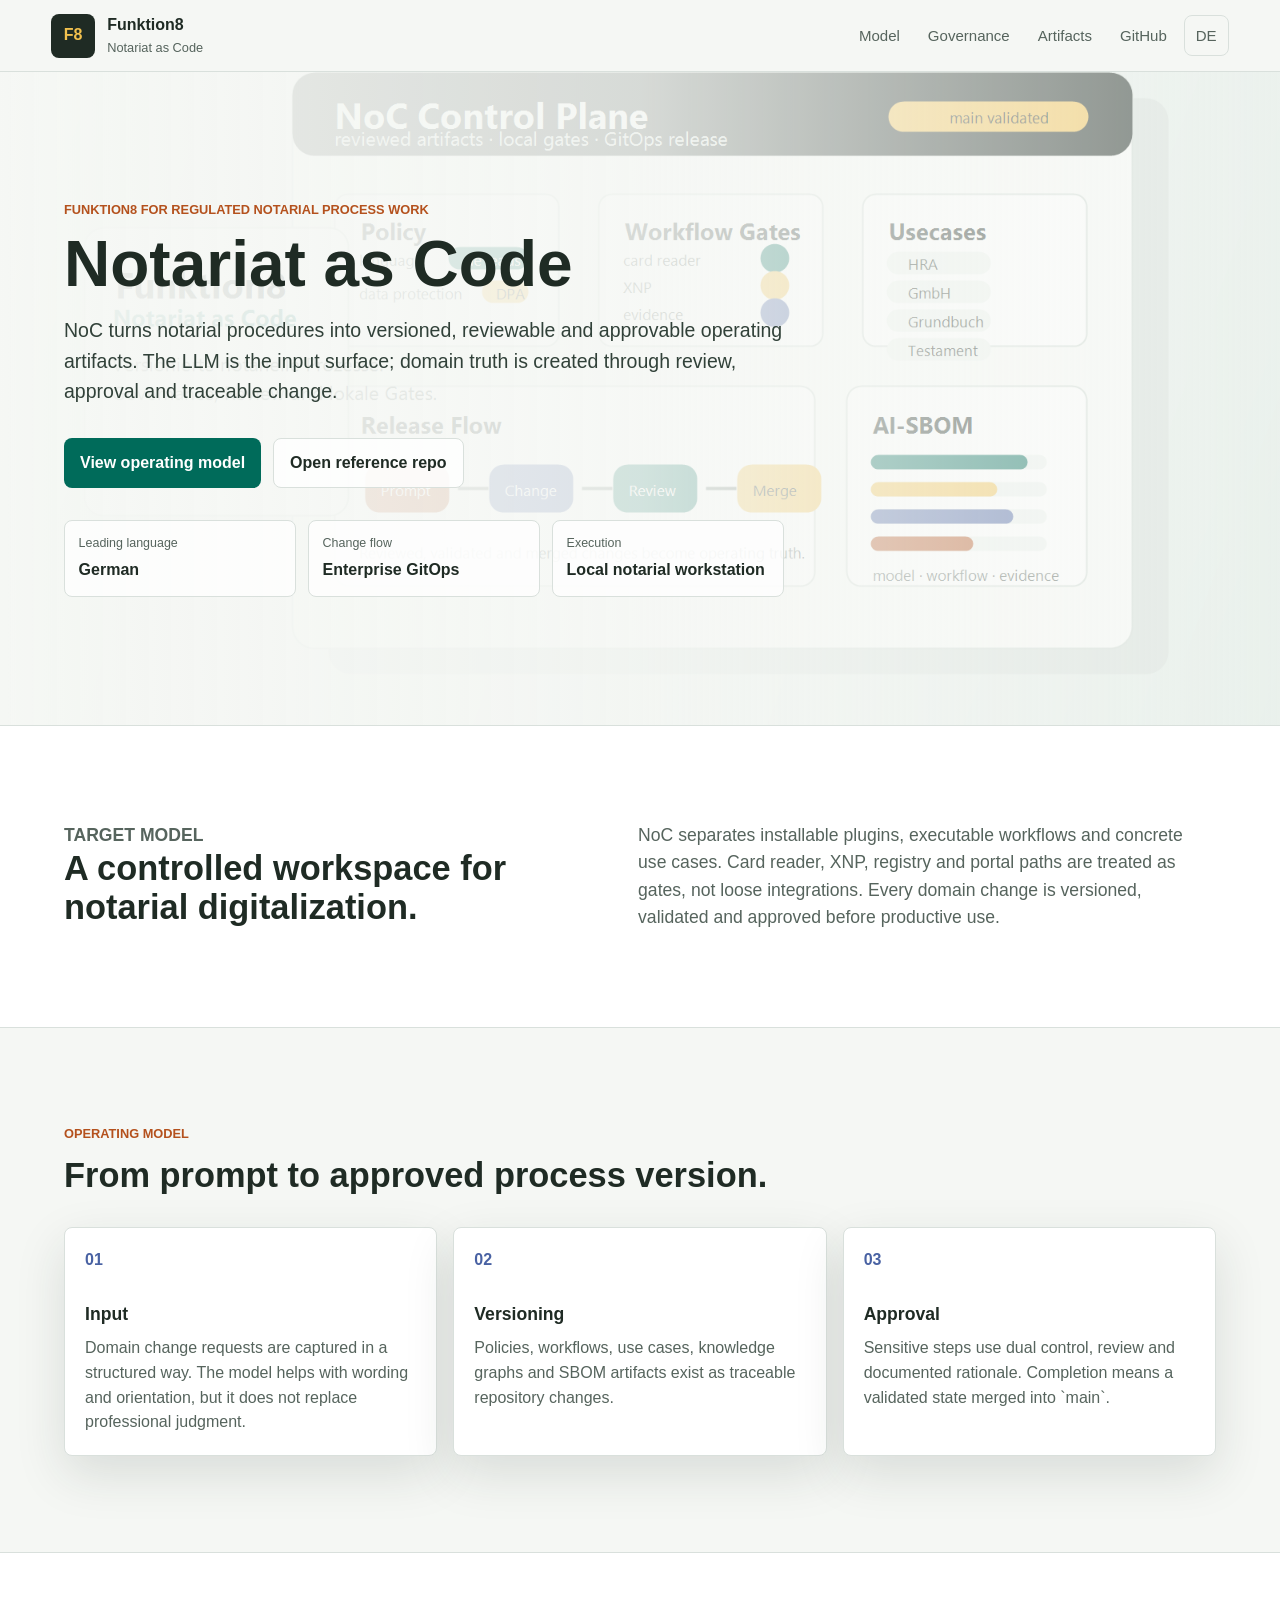
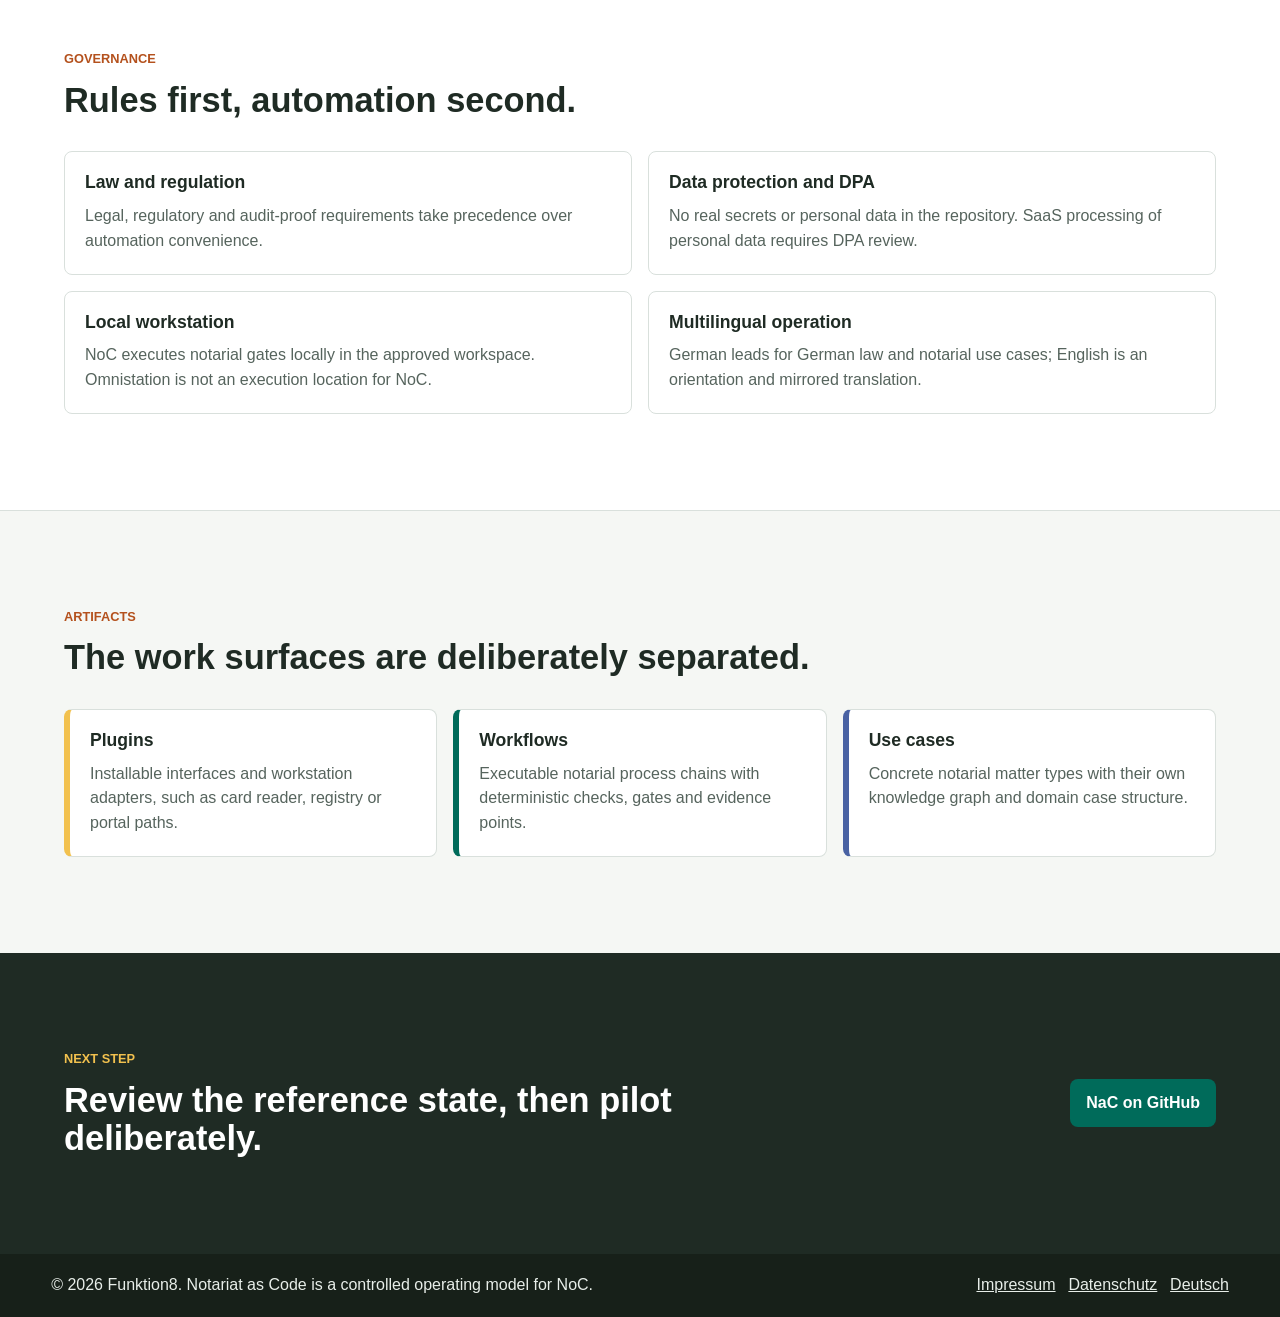
==== en/index.html @ 05cbd06b "Initial Funktion8 NaC website" ====
<!doctype html>
<html lang="en">
  <head>
    <meta charset="utf-8">
    <meta name="viewport" content="width=device-width, initial-scale=1">
    <title>Funktion8 | Notariat as Code</title>
    <meta name="description" content="Notariat as Code by Funktion8: versioned notarial processes, Enterprise GitOps, governance and local workstation gates for NoC.">
    <meta name="theme-color" content="#f5f7f4">
    <link rel="canonical" href="https://funktion8.de/en/">
    <link rel="alternate" hreflang="de" href="https://funktion8.de/">
    <link rel="alternate" hreflang="en" href="https://funktion8.de/en/">
    <link rel="icon" href="../assets/favicon.svg" type="image/svg+xml">
    <link rel="stylesheet" href="../assets/site.css">
    <script src="../assets/site.js" defer></script>
  </head>
  <body>
    <a class="skip-link" href="#content">Skip to content</a>
    <header class="site-header">
      <a class="brand" href="../" aria-label="Funktion8 home">
        <span class="brand-mark" aria-hidden="true">F8</span>
        <span>
          <strong>Funktion8</strong>
          <small>Notariat as Code</small>
        </span>
      </a>
      <button class="nav-toggle" type="button" aria-label="Open navigation" aria-expanded="false" aria-controls="site-nav">☰</button>
      <nav class="site-nav" id="site-nav" aria-label="Main navigation">
        <a href="#model">Model</a>
        <a href="#governance">Governance</a>
        <a href="#artifacts">Artifacts</a>
        <a href="https://github.com/ofunk/NaC">GitHub</a>
        <a class="language-link" href="../" lang="de">DE</a>
      </nav>
    </header>

    <main id="content">
      <section class="hero" aria-labelledby="hero-title">
        <div class="hero-content">
          <p class="eyebrow">Funktion8 for regulated notarial process work</p>
          <h1 id="hero-title">Notariat as Code</h1>
          <p class="lead">NoC turns notarial procedures into versioned, reviewable and approvable operating artifacts. The LLM is the input surface; domain truth is created through review, approval and traceable change.</p>
          <div class="hero-actions" aria-label="Primary actions">
            <a class="button primary" href="#model">View operating model</a>
            <a class="button secondary" href="https://github.com/ofunk/NaC">Open reference repo</a>
          </div>
          <dl class="hero-facts" aria-label="NoC summary">
            <div>
              <dt>Leading language</dt>
              <dd>German</dd>
            </div>
            <div>
              <dt>Change flow</dt>
              <dd>Enterprise GitOps</dd>
            </div>
            <div>
              <dt>Execution</dt>
              <dd>Local notarial workstation</dd>
            </div>
          </dl>
        </div>
      </section>

      <section class="band intro" aria-label="Positioning">
        <div class="content-grid two">
          <div>
            <p class="section-kicker">Target model</p>
            <h2>A controlled workspace for notarial digitalization.</h2>
          </div>
          <p>NoC separates installable plugins, executable workflows and concrete use cases. Card reader, XNP, registry and portal paths are treated as gates, not loose integrations. Every domain change is versioned, validated and approved before productive use.</p>
        </div>
      </section>

      <section class="section" id="model" aria-labelledby="model-title">
        <div class="section-heading">
          <p class="section-kicker">Operating model</p>
          <h2 id="model-title">From prompt to approved process version.</h2>
        </div>
        <div class="card-grid">
          <article class="card">
            <span class="card-number">01</span>
            <h3>Input</h3>
            <p>Domain change requests are captured in a structured way. The model helps with wording and orientation, but it does not replace professional judgment.</p>
          </article>
          <article class="card">
            <span class="card-number">02</span>
            <h3>Versioning</h3>
            <p>Policies, workflows, use cases, knowledge graphs and SBOM artifacts exist as traceable repository changes.</p>
          </article>
          <article class="card">
            <span class="card-number">03</span>
            <h3>Approval</h3>
            <p>Sensitive steps use dual control, review and documented rationale. Completion means a validated state merged into `main`.</p>
          </article>
        </div>
      </section>

      <section class="band" id="governance" aria-labelledby="governance-title">
        <div class="section-heading">
          <p class="section-kicker">Governance</p>
          <h2 id="governance-title">Rules first, automation second.</h2>
        </div>
        <div class="governance-list">
          <div>
            <h3>Law and regulation</h3>
            <p>Legal, regulatory and audit-proof requirements take precedence over automation convenience.</p>
          </div>
          <div>
            <h3>Data protection and DPA</h3>
            <p>No real secrets or personal data in the repository. SaaS processing of personal data requires DPA review.</p>
          </div>
          <div>
            <h3>Local workstation</h3>
            <p>NoC executes notarial gates locally in the approved workspace. Omnistation is not an execution location for NoC.</p>
          </div>
          <div>
            <h3>Multilingual operation</h3>
            <p>German leads for German law and notarial use cases; English is an orientation and mirrored translation.</p>
          </div>
        </div>
      </section>

      <section class="section" id="artifacts" aria-labelledby="artifacts-title">
        <div class="section-heading">
          <p class="section-kicker">Artifacts</p>
          <h2 id="artifacts-title">The work surfaces are deliberately separated.</h2>
        </div>
        <div class="artifact-layout">
          <article>
            <h3>Plugins</h3>
            <p>Installable interfaces and workstation adapters, such as card reader, registry or portal paths.</p>
          </article>
          <article>
            <h3>Workflows</h3>
            <p>Executable notarial process chains with deterministic checks, gates and evidence points.</p>
          </article>
          <article>
            <h3>Use cases</h3>
            <p>Concrete notarial matter types with their own knowledge graph and domain case structure.</p>
          </article>
        </div>
      </section>

      <section class="cta-band" aria-labelledby="cta-title">
        <div>
          <p class="section-kicker">Next step</p>
          <h2 id="cta-title">Review the reference state, then pilot deliberately.</h2>
        </div>
        <a class="button primary" href="https://github.com/ofunk/NaC">NaC on GitHub</a>
      </section>
    </main>

    <footer class="site-footer">
      <p>© 2026 Funktion8. Notariat as Code is a controlled operating model for NoC.</p>
      <nav aria-label="Footer navigation">
        <a href="../impressum.html" lang="de">Impressum</a>
        <a href="../datenschutz.html" lang="de">Datenschutz</a>
        <a href="../" lang="de">Deutsch</a>
      </nav>
    </footer>
  </body>
</html>
---- assets/site.css ----
:root {
  --ink: #1f2b24;
  --muted: #56645d;
  --paper: #f5f7f4;
  --surface: #ffffff;
  --line: #d9e0dc;
  --green: #006b5a;
  --green-dark: #06483f;
  --gold: #f2c14e;
  --copper: #b4511d;
  --blue: #4962a3;
  --shadow: 0 18px 50px rgba(31, 43, 36, 0.13);
}

* {
  box-sizing: border-box;
}

html {
  scroll-behavior: smooth;
}

body {
  margin: 0;
  background: var(--paper);
  color: var(--ink);
  font-family: Arial, Helvetica, sans-serif;
  line-height: 1.55;
}

a {
  color: inherit;
}

.skip-link {
  background: var(--ink);
  color: var(--surface);
  left: 1rem;
  padding: 0.5rem 0.75rem;
  position: fixed;
  top: -4rem;
  z-index: 20;
}

.skip-link:focus {
  top: 1rem;
}

.site-header {
  align-items: center;
  background: rgba(245, 247, 244, 0.94);
  border-bottom: 1px solid var(--line);
  display: flex;
  gap: 1rem;
  justify-content: space-between;
  min-height: 72px;
  padding: 0.75rem clamp(1rem, 4vw, 4rem);
  position: sticky;
  top: 0;
  z-index: 10;
}

.brand {
  align-items: center;
  display: inline-flex;
  gap: 0.75rem;
  min-width: 0;
  text-decoration: none;
}

.brand-mark {
  align-items: center;
  background: var(--ink);
  border-radius: 8px;
  color: var(--gold);
  display: inline-flex;
  flex: 0 0 44px;
  font-weight: 700;
  height: 44px;
  justify-content: center;
  width: 44px;
}

.brand strong,
.brand small {
  display: block;
}

.brand strong {
  font-size: 1rem;
}

.brand small {
  color: var(--muted);
  font-size: 0.8rem;
}

.site-nav {
  align-items: center;
  display: flex;
  gap: 0.35rem;
}

.site-nav a {
  border-radius: 8px;
  color: var(--muted);
  font-size: 0.94rem;
  padding: 0.5rem 0.7rem;
  text-decoration: none;
}

.site-nav a:hover,
.site-nav a:focus-visible {
  background: #e8eee9;
  color: var(--ink);
}

.language-link {
  border: 1px solid var(--line);
}

.nav-toggle {
  align-items: center;
  background: var(--surface);
  border: 1px solid var(--line);
  border-radius: 8px;
  color: var(--ink);
  display: none;
  font-size: 1.3rem;
  height: 42px;
  justify-content: center;
  width: 42px;
}

.hero {
  align-items: center;
  background:
    linear-gradient(90deg, rgba(245, 247, 244, 0.97) 0%, rgba(245, 247, 244, 0.86) 50%, rgba(245, 247, 244, 0.44) 100%),
    url("nac-control-plane.png");
  background-position: center;
  background-size: cover;
  display: flex;
  min-height: 72vh;
  padding: clamp(4rem, 10vw, 8rem) clamp(1rem, 5vw, 5rem);
}

.hero-content {
  max-width: 780px;
}

.eyebrow,
.section-kicker {
  color: var(--copper);
  font-size: 0.8rem;
  font-weight: 700;
  letter-spacing: 0;
  margin: 0 0 0.75rem;
  text-transform: uppercase;
}

h1,
h2,
h3,
p {
  overflow-wrap: anywhere;
}

h1 {
  font-size: 4rem;
  line-height: 1;
  margin: 0 0 1rem;
}

h2 {
  font-size: 2.15rem;
  line-height: 1.12;
  margin: 0;
}

h3 {
  font-size: 1.1rem;
  line-height: 1.2;
  margin: 0 0 0.65rem;
}

.lead {
  color: #314139;
  font-size: 1.22rem;
  max-width: 720px;
}

.hero-actions {
  display: flex;
  flex-wrap: wrap;
  gap: 0.75rem;
  margin: 2rem 0;
}

.button {
  align-items: center;
  border-radius: 8px;
  display: inline-flex;
  font-weight: 700;
  justify-content: center;
  min-height: 46px;
  padding: 0.72rem 1rem;
  text-decoration: none;
}

.button.primary {
  background: var(--green);
  color: var(--surface);
}

.button.primary:hover,
.button.primary:focus-visible {
  background: var(--green-dark);
}

.button.secondary {
  background: rgba(255, 255, 255, 0.82);
  border: 1px solid var(--line);
  color: var(--ink);
}

.hero-facts {
  display: grid;
  gap: 0.75rem;
  grid-template-columns: repeat(3, minmax(0, 1fr));
  margin: 0;
  max-width: 720px;
}

.hero-facts div {
  background: rgba(255, 255, 255, 0.78);
  border: 1px solid var(--line);
  border-radius: 8px;
  padding: 0.85rem;
}

.hero-facts dt {
  color: var(--muted);
  font-size: 0.78rem;
  margin-bottom: 0.25rem;
}

.hero-facts dd {
  font-weight: 700;
  margin: 0;
}

.band,
.section,
.cta-band,
.legal-page {
  padding: clamp(3rem, 8vw, 6rem) clamp(1rem, 5vw, 5rem);
}

.band {
  background: var(--surface);
  border-block: 1px solid var(--line);
}

.content-grid.two {
  align-items: start;
  display: grid;
  gap: clamp(1.5rem, 4vw, 4rem);
  grid-template-columns: minmax(0, 0.95fr) minmax(0, 1.05fr);
  margin: 0 auto;
  max-width: 1180px;
}

.content-grid p {
  color: var(--muted);
  font-size: 1.1rem;
  margin: 0;
}

.section-heading {
  margin: 0 auto 2rem;
  max-width: 1180px;
}

.card-grid,
.artifact-layout,
.governance-list {
  display: grid;
  gap: 1rem;
  margin: 0 auto;
  max-width: 1180px;
}

.card-grid {
  grid-template-columns: repeat(3, minmax(0, 1fr));
}

.card,
.artifact-layout article,
.governance-list div,
.legal-box {
  background: var(--surface);
  border: 1px solid var(--line);
  border-radius: 8px;
  padding: 1.25rem;
}

.card {
  box-shadow: var(--shadow);
}

.card-number {
  color: var(--blue);
  display: inline-block;
  font-weight: 700;
  margin-bottom: 2rem;
}

.card p,
.artifact-layout p,
.governance-list p,
.legal-page p {
  color: var(--muted);
  margin: 0;
}

.governance-list {
  grid-template-columns: repeat(2, minmax(0, 1fr));
}

.artifact-layout {
  grid-template-columns: repeat(3, minmax(0, 1fr));
}

.artifact-layout article {
  border-left: 6px solid var(--gold);
}

.artifact-layout article:nth-child(2) {
  border-left-color: var(--green);
}

.artifact-layout article:nth-child(3) {
  border-left-color: var(--blue);
}

.cta-band {
  align-items: center;
  background: var(--ink);
  color: var(--surface);
  display: flex;
  gap: 1.5rem;
  justify-content: space-between;
}

.cta-band .section-kicker {
  color: var(--gold);
}

.cta-band h2 {
  max-width: 720px;
}

.site-footer {
  align-items: center;
  background: #172019;
  color: #e8eee9;
  display: flex;
  gap: 1rem;
  justify-content: space-between;
  padding: 1.2rem clamp(1rem, 4vw, 4rem);
}

.site-footer p {
  margin: 0;
}

.site-footer nav {
  display: flex;
  flex-wrap: wrap;
  gap: 0.8rem;
}

.site-footer a {
  color: #e8eee9;
}

.legal-page {
  margin: 0 auto;
  max-width: 900px;
}

.legal-page h1 {
  font-size: 2.7rem;
}

.legal-page h2 {
  font-size: 1.25rem;
  margin-bottom: 0.5rem;
}

.legal-box {
  margin: 1rem 0;
}

.text-link {
  color: var(--green);
  font-weight: 700;
}

.not-found {
  align-items: flex-start;
  display: flex;
  flex-direction: column;
  justify-content: center;
  min-height: 100vh;
  padding: clamp(2rem, 8vw, 6rem);
}

.not-found h1 {
  font-size: 3rem;
}

@media (max-width: 860px) {
  .site-header {
    align-items: flex-start;
  }

  .nav-toggle {
    display: inline-flex;
  }

  .site-nav {
    background: var(--paper);
    border-bottom: 1px solid var(--line);
    display: none;
    flex-direction: column;
    left: 0;
    padding: 0.75rem 1rem 1rem;
    position: absolute;
    right: 0;
    top: 72px;
  }

  .site-nav.open {
    display: flex;
  }

  .site-nav a {
    width: 100%;
  }

  .hero {
    background:
      linear-gradient(180deg, rgba(245, 247, 244, 0.98) 0%, rgba(245, 247, 244, 0.89) 62%, rgba(245, 247, 244, 0.66) 100%),
      url("nac-control-plane.png");
    background-position: center;
    min-height: 70vh;
  }

  h1 {
    font-size: 3rem;
  }

  h2 {
    font-size: 1.85rem;
  }

  .hero-facts,
  .content-grid.two,
  .card-grid,
  .governance-list,
  .artifact-layout {
    grid-template-columns: 1fr;
  }

  .cta-band,
  .site-footer {
    align-items: flex-start;
    flex-direction: column;
  }
}

@media (max-width: 520px) {
  .brand small {
    display: none;
  }

  h1 {
    font-size: 2.35rem;
  }

  .lead {
    font-size: 1.05rem;
  }

  .button {
    width: 100%;
  }
}
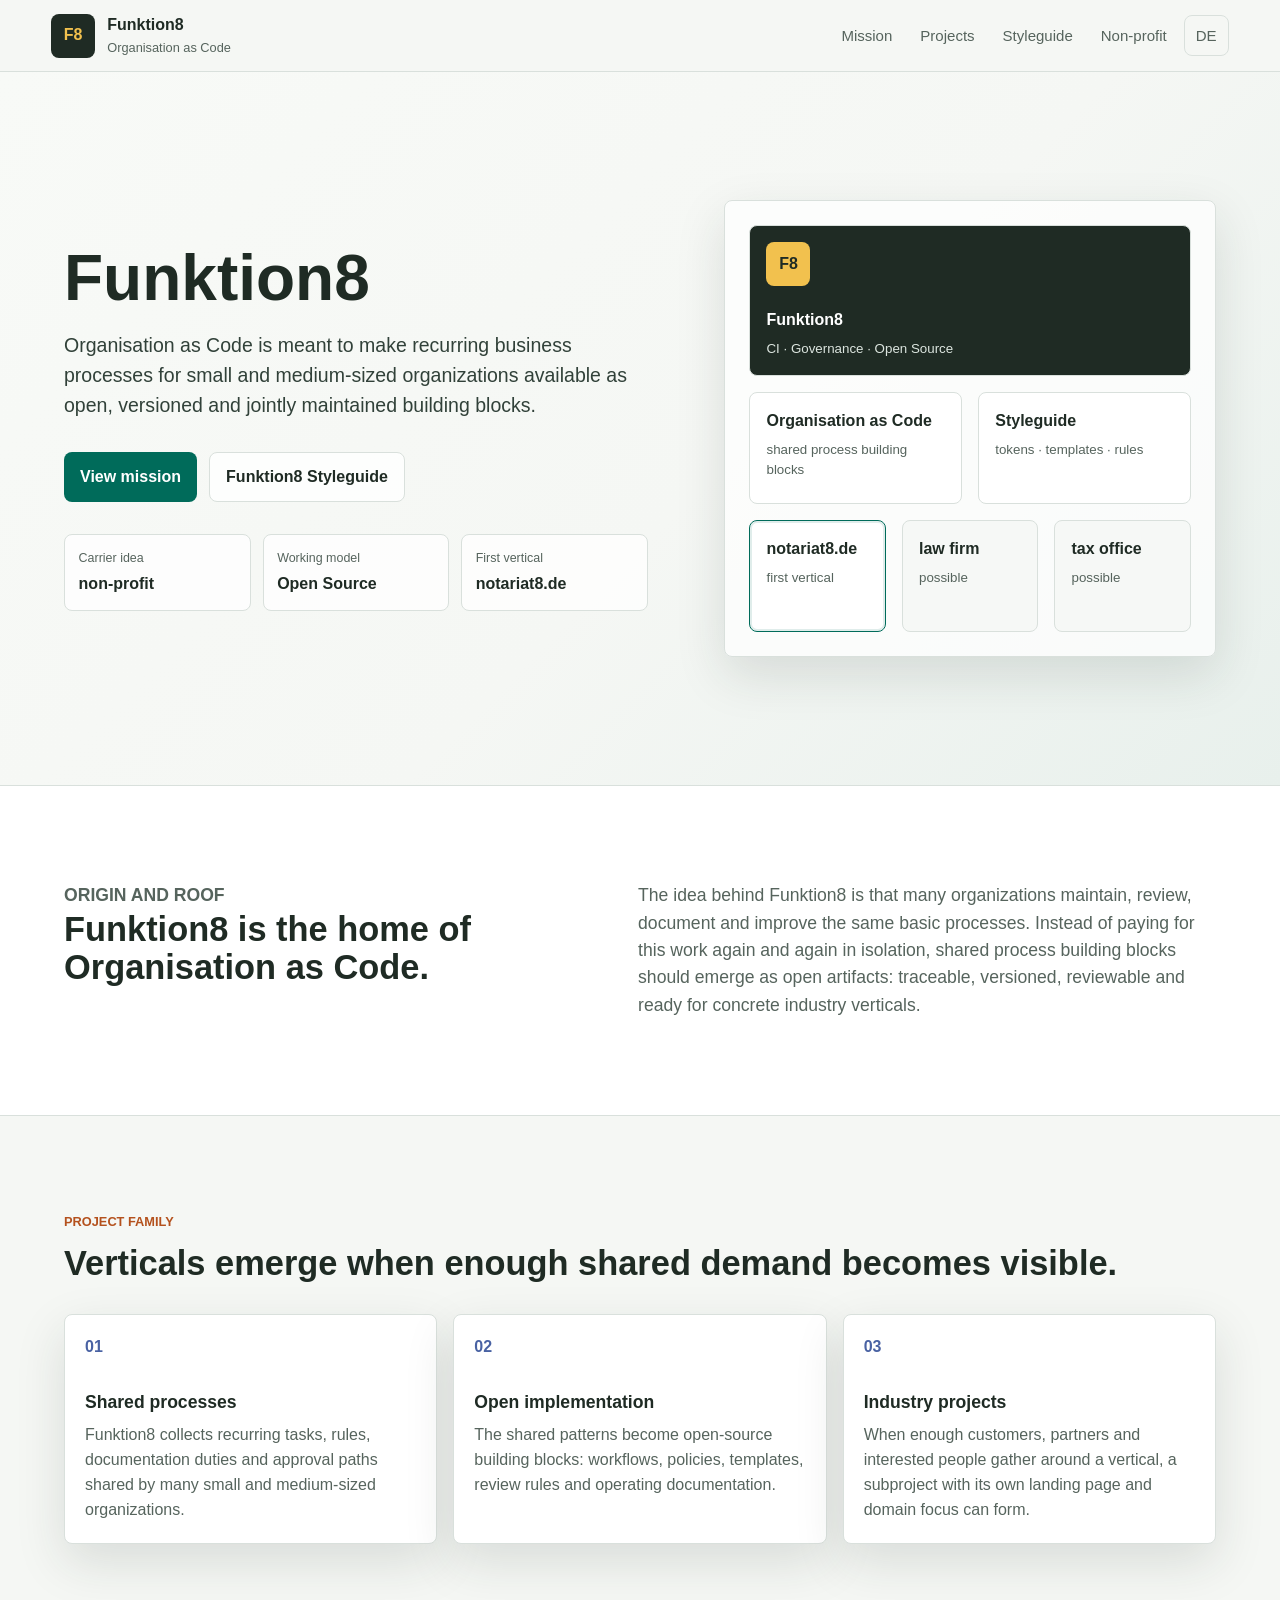
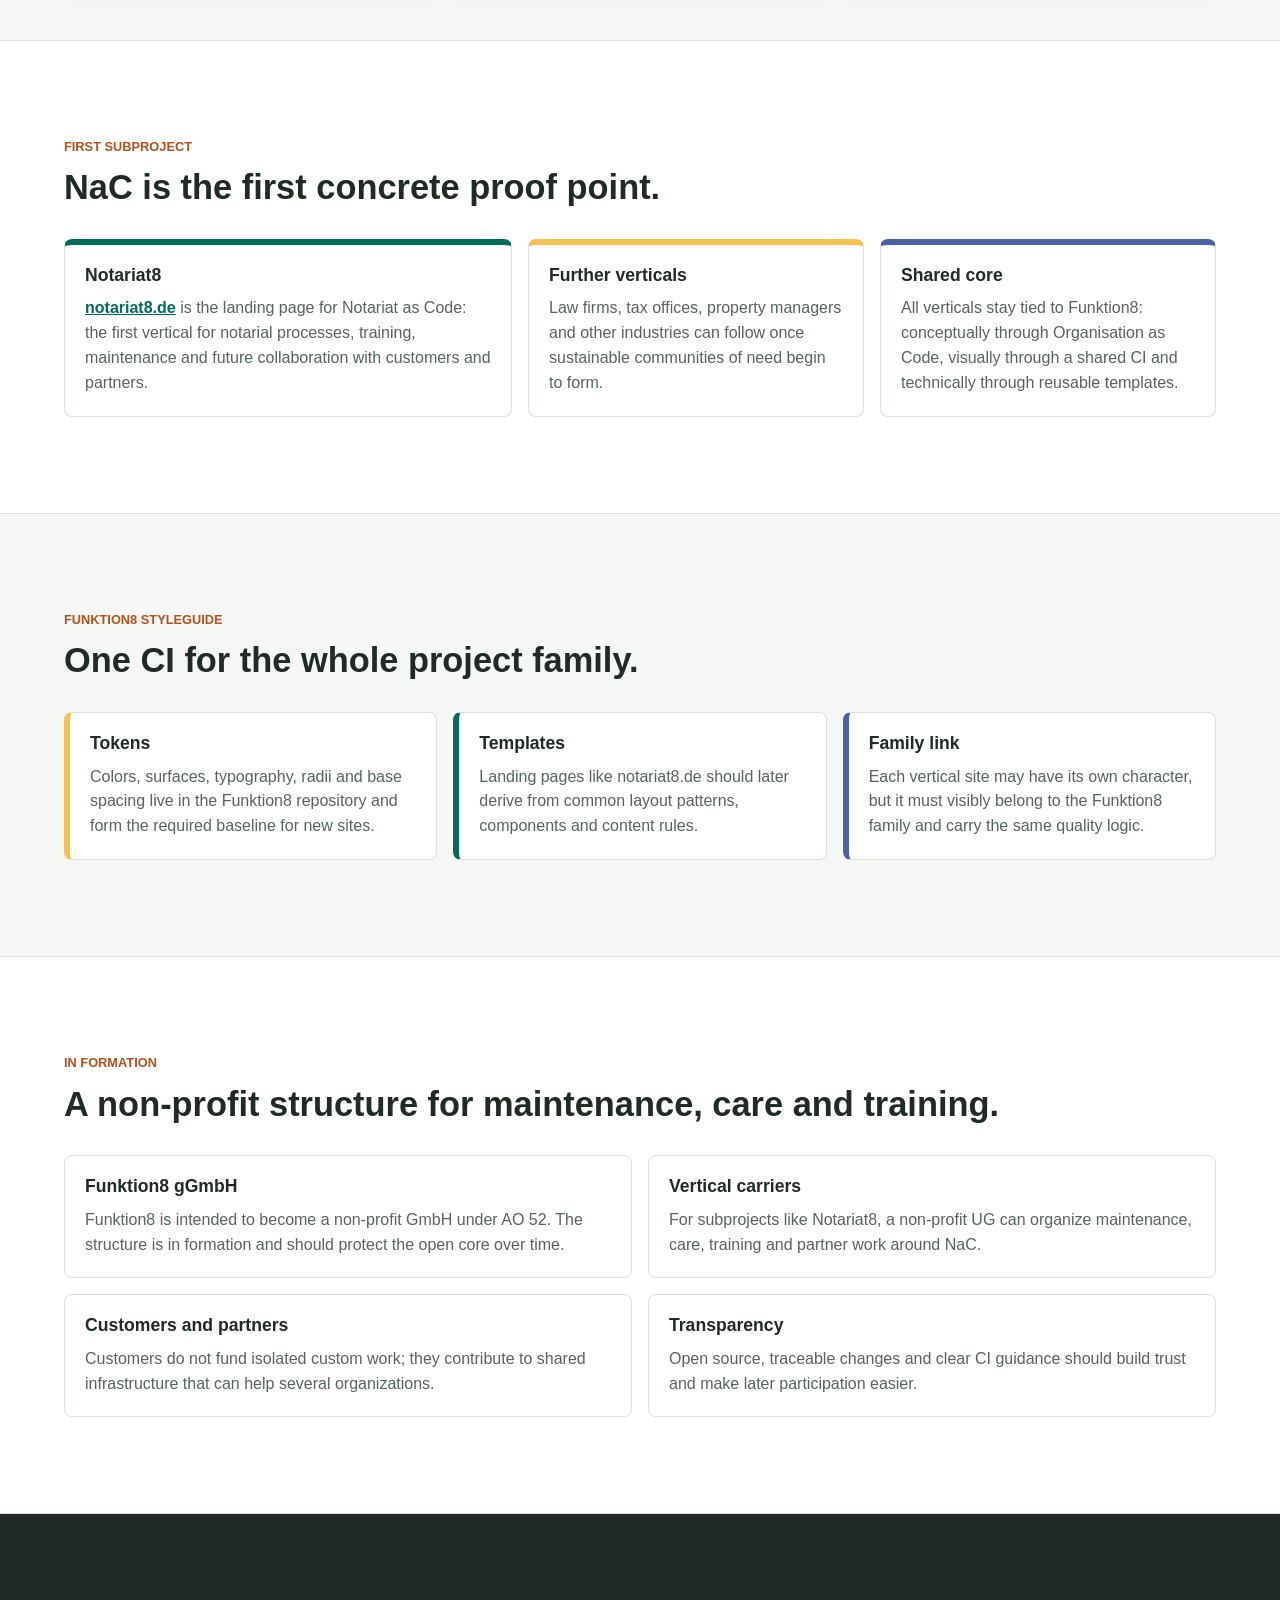
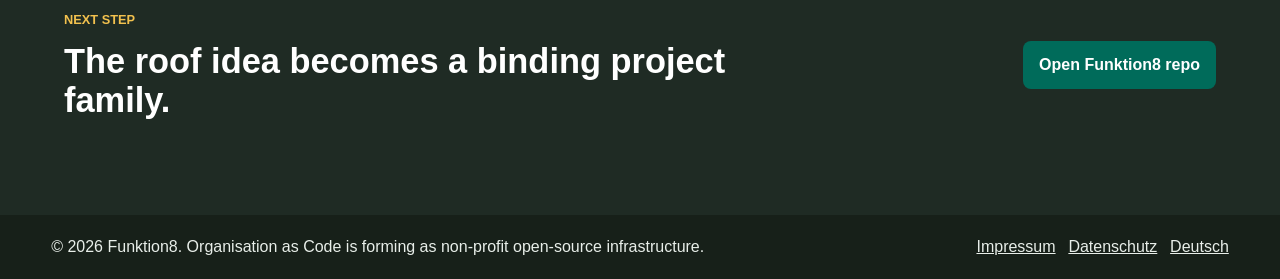
==== commit c2554c88: "Reposition Funktion8 as Organisation as Code" ====
--- a/en/index.html
+++ b/en/index.html
@@ -3,8 +3,8 @@
   <head>
     <meta charset="utf-8">
     <meta name="viewport" content="width=device-width, initial-scale=1">
-    <title>Funktion8 | Notariat as Code</title>
-    <meta name="description" content="Notariat as Code by Funktion8: versioned notarial processes, Enterprise GitOps, governance and local workstation gates for NoC.">
+    <title>Funktion8 | Organisation as Code</title>
+    <meta name="description" content="Funktion8 develops Organisation as Code as a non-profit open-source foundation for recurring business processes in small and medium-sized organizations.">
     <meta name="theme-color" content="#f5f7f4">
     <link rel="canonical" href="https://funktion8.de/en/">
     <link rel="alternate" hreflang="de" href="https://funktion8.de/">
@@ -20,137 +20,190 @@
         <span class="brand-mark" aria-hidden="true">F8</span>
         <span>
           <strong>Funktion8</strong>
-          <small>Notariat as Code</small>
+          <small>Organisation as Code</small>
         </span>
       </a>
       <button class="nav-toggle" type="button" aria-label="Open navigation" aria-expanded="false" aria-controls="site-nav">☰</button>
       <nav class="site-nav" id="site-nav" aria-label="Main navigation">
-        <a href="#model">Model</a>
-        <a href="#governance">Governance</a>
-        <a href="#artifacts">Artifacts</a>
-        <a href="https://github.com/ofunk/NaC">GitHub</a>
+        <a href="#mission">Mission</a>
+        <a href="#projects">Projects</a>
+        <a href="#styleguide">Styleguide</a>
+        <a href="#nonprofit">Non-profit</a>
         <a class="language-link" href="../" lang="de">DE</a>
       </nav>
     </header>
 
     <main id="content">
       <section class="hero" aria-labelledby="hero-title">
-        <div class="hero-content">
-          <p class="eyebrow">Funktion8 for regulated notarial process work</p>
-          <h1 id="hero-title">Notariat as Code</h1>
-          <p class="lead">NoC turns notarial procedures into versioned, reviewable and approvable operating artifacts. The LLM is the input surface; domain truth is created through review, approval and traceable change.</p>
-          <div class="hero-actions" aria-label="Primary actions">
-            <a class="button primary" href="#model">View operating model</a>
-            <a class="button secondary" href="https://github.com/ofunk/NaC">Open reference repo</a>
-          </div>
-          <dl class="hero-facts" aria-label="NoC summary">
-            <div>
-              <dt>Leading language</dt>
-              <dd>German</dd>
-            </div>
-            <div>
-              <dt>Change flow</dt>
-              <dd>Enterprise GitOps</dd>
-            </div>
-            <div>
-              <dt>Execution</dt>
-              <dd>Local notarial workstation</dd>
-            </div>
-          </dl>
-        </div>
-      </section>
-
-      <section class="band intro" aria-label="Positioning">
+        <div class="hero-shell">
+          <div class="hero-content">
+            <h1 id="hero-title">Funktion8</h1>
+            <p class="lead">Organisation as Code is meant to make recurring business processes for small and medium-sized organizations available as open, versioned and jointly maintained building blocks.</p>
+            <div class="hero-actions" aria-label="Primary actions">
+              <a class="button primary" href="#mission">View mission</a>
+              <a class="button secondary" href="#styleguide">Funktion8 Styleguide</a>
+            </div>
+            <dl class="hero-facts" aria-label="Funktion8 summary">
+              <div>
+                <dt>Carrier idea</dt>
+                <dd>non-profit</dd>
+              </div>
+              <div>
+                <dt>Working model</dt>
+                <dd>Open Source</dd>
+              </div>
+              <div>
+                <dt>First vertical</dt>
+                <dd>notariat8.de</dd>
+              </div>
+            </dl>
+          </div>
+          <div class="hero-visual" aria-hidden="true">
+            <div class="system-node root-node">
+              <span>F8</span>
+              <strong>Funktion8</strong>
+              <small>CI · Governance · Open Source</small>
+            </div>
+            <div class="system-row">
+              <div class="system-node">
+                <strong>Organisation as Code</strong>
+                <small>shared process building blocks</small>
+              </div>
+              <div class="system-node">
+                <strong>Styleguide</strong>
+                <small>tokens · templates · rules</small>
+              </div>
+            </div>
+            <div class="system-row vertical-row">
+              <div class="system-node active">
+                <strong>notariat8.de</strong>
+                <small>first vertical</small>
+              </div>
+              <div class="system-node muted-node">
+                <strong>law firm</strong>
+                <small>possible</small>
+              </div>
+              <div class="system-node muted-node">
+                <strong>tax office</strong>
+                <small>possible</small>
+              </div>
+            </div>
+          </div>
+        </div>
+      </section>
+
+      <section class="band intro" id="mission" aria-label="Mission">
         <div class="content-grid two">
           <div>
-            <p class="section-kicker">Target model</p>
-            <h2>A controlled workspace for notarial digitalization.</h2>
-          </div>
-          <p>NoC separates installable plugins, executable workflows and concrete use cases. Card reader, XNP, registry and portal paths are treated as gates, not loose integrations. Every domain change is versioned, validated and approved before productive use.</p>
-        </div>
-      </section>
-
-      <section class="section" id="model" aria-labelledby="model-title">
-        <div class="section-heading">
-          <p class="section-kicker">Operating model</p>
-          <h2 id="model-title">From prompt to approved process version.</h2>
+            <p class="section-kicker">Origin and roof</p>
+            <h2>Funktion8 is the home of Organisation as Code.</h2>
+          </div>
+          <p>The idea behind Funktion8 is that many organizations maintain, review, document and improve the same basic processes. Instead of paying for this work again and again in isolation, shared process building blocks should emerge as open artifacts: traceable, versioned, reviewable and ready for concrete industry verticals.</p>
+        </div>
+      </section>
+
+      <section class="section" id="projects" aria-labelledby="projects-title">
+        <div class="section-heading">
+          <p class="section-kicker">Project family</p>
+          <h2 id="projects-title">Verticals emerge when enough shared demand becomes visible.</h2>
         </div>
         <div class="card-grid">
           <article class="card">
             <span class="card-number">01</span>
-            <h3>Input</h3>
-            <p>Domain change requests are captured in a structured way. The model helps with wording and orientation, but it does not replace professional judgment.</p>
+            <h3>Shared processes</h3>
+            <p>Funktion8 collects recurring tasks, rules, documentation duties and approval paths shared by many small and medium-sized organizations.</p>
           </article>
           <article class="card">
             <span class="card-number">02</span>
-            <h3>Versioning</h3>
-            <p>Policies, workflows, use cases, knowledge graphs and SBOM artifacts exist as traceable repository changes.</p>
+            <h3>Open implementation</h3>
+            <p>The shared patterns become open-source building blocks: workflows, policies, templates, review rules and operating documentation.</p>
           </article>
           <article class="card">
             <span class="card-number">03</span>
-            <h3>Approval</h3>
-            <p>Sensitive steps use dual control, review and documented rationale. Completion means a validated state merged into `main`.</p>
-          </article>
-        </div>
-      </section>
-
-      <section class="band" id="governance" aria-labelledby="governance-title">
-        <div class="section-heading">
-          <p class="section-kicker">Governance</p>
-          <h2 id="governance-title">Rules first, automation second.</h2>
+            <h3>Industry projects</h3>
+            <p>When enough customers, partners and interested people gather around a vertical, a subproject with its own landing page and domain focus can form.</p>
+          </article>
+        </div>
+      </section>
+
+      <section class="band" aria-labelledby="verticals-title">
+        <div class="section-heading">
+          <p class="section-kicker">First subproject</p>
+          <h2 id="verticals-title">NaC is the first concrete proof point.</h2>
+        </div>
+        <div class="vertical-layout">
+          <article>
+            <h3>Notariat8</h3>
+            <p><a class="text-link" href="https://notariat8.de">notariat8.de</a> is the landing page for Notariat as Code: the first vertical for notarial processes, training, maintenance and future collaboration with customers and partners.</p>
+          </article>
+          <article>
+            <h3>Further verticals</h3>
+            <p>Law firms, tax offices, property managers and other industries can follow once sustainable communities of need begin to form.</p>
+          </article>
+          <article>
+            <h3>Shared core</h3>
+            <p>All verticals stay tied to Funktion8: conceptually through Organisation as Code, visually through a shared CI and technically through reusable templates.</p>
+          </article>
+        </div>
+      </section>
+
+      <section class="section" id="styleguide" aria-labelledby="styleguide-title">
+        <div class="section-heading">
+          <p class="section-kicker">Funktion8 Styleguide</p>
+          <h2 id="styleguide-title">One CI for the whole project family.</h2>
+        </div>
+        <div class="artifact-layout">
+          <article>
+            <h3>Tokens</h3>
+            <p>Colors, surfaces, typography, radii and base spacing live in the Funktion8 repository and form the required baseline for new sites.</p>
+          </article>
+          <article>
+            <h3>Templates</h3>
+            <p>Landing pages like notariat8.de should later derive from common layout patterns, components and content rules.</p>
+          </article>
+          <article>
+            <h3>Family link</h3>
+            <p>Each vertical site may have its own character, but it must visibly belong to the Funktion8 family and carry the same quality logic.</p>
+          </article>
+        </div>
+      </section>
+
+      <section class="band" id="nonprofit" aria-labelledby="nonprofit-title">
+        <div class="section-heading">
+          <p class="section-kicker">In formation</p>
+          <h2 id="nonprofit-title">A non-profit structure for maintenance, care and training.</h2>
         </div>
         <div class="governance-list">
           <div>
-            <h3>Law and regulation</h3>
-            <p>Legal, regulatory and audit-proof requirements take precedence over automation convenience.</p>
-          </div>
-          <div>
-            <h3>Data protection and DPA</h3>
-            <p>No real secrets or personal data in the repository. SaaS processing of personal data requires DPA review.</p>
-          </div>
-          <div>
-            <h3>Local workstation</h3>
-            <p>NoC executes notarial gates locally in the approved workspace. Omnistation is not an execution location for NoC.</p>
-          </div>
-          <div>
-            <h3>Multilingual operation</h3>
-            <p>German leads for German law and notarial use cases; English is an orientation and mirrored translation.</p>
-          </div>
-        </div>
-      </section>
-
-      <section class="section" id="artifacts" aria-labelledby="artifacts-title">
-        <div class="section-heading">
-          <p class="section-kicker">Artifacts</p>
-          <h2 id="artifacts-title">The work surfaces are deliberately separated.</h2>
-        </div>
-        <div class="artifact-layout">
-          <article>
-            <h3>Plugins</h3>
-            <p>Installable interfaces and workstation adapters, such as card reader, registry or portal paths.</p>
-          </article>
-          <article>
-            <h3>Workflows</h3>
-            <p>Executable notarial process chains with deterministic checks, gates and evidence points.</p>
-          </article>
-          <article>
-            <h3>Use cases</h3>
-            <p>Concrete notarial matter types with their own knowledge graph and domain case structure.</p>
-          </article>
+            <h3>Funktion8 gGmbH</h3>
+            <p>Funktion8 is intended to become a non-profit GmbH under AO 52. The structure is in formation and should protect the open core over time.</p>
+          </div>
+          <div>
+            <h3>Vertical carriers</h3>
+            <p>For subprojects like Notariat8, a non-profit UG can organize maintenance, care, training and partner work around NaC.</p>
+          </div>
+          <div>
+            <h3>Customers and partners</h3>
+            <p>Customers do not fund isolated custom work; they contribute to shared infrastructure that can help several organizations.</p>
+          </div>
+          <div>
+            <h3>Transparency</h3>
+            <p>Open source, traceable changes and clear CI guidance should build trust and make later participation easier.</p>
+          </div>
         </div>
       </section>
 
       <section class="cta-band" aria-labelledby="cta-title">
         <div>
           <p class="section-kicker">Next step</p>
-          <h2 id="cta-title">Review the reference state, then pilot deliberately.</h2>
-        </div>
-        <a class="button primary" href="https://github.com/ofunk/NaC">NaC on GitHub</a>
+          <h2 id="cta-title">The roof idea becomes a binding project family.</h2>
+        </div>
+        <a class="button primary" href="https://github.com/funktion8/www-f8">Open Funktion8 repo</a>
       </section>
     </main>
 
     <footer class="site-footer">
-      <p>© 2026 Funktion8. Notariat as Code is a controlled operating model for NoC.</p>
+      <p>© 2026 Funktion8. Organisation as Code is forming as non-profit open-source infrastructure.</p>
       <nav aria-label="Footer navigation">
         <a href="../impressum.html" lang="de">Impressum</a>
         <a href="../datenschutz.html" lang="de">Datenschutz</a>
--- a/assets/site.css
+++ b/assets/site.css
@@ -1,16 +1,4 @@
-:root {
-  --ink: #1f2b24;
-  --muted: #56645d;
-  --paper: #f5f7f4;
-  --surface: #ffffff;
-  --line: #d9e0dc;
-  --green: #006b5a;
-  --green-dark: #06483f;
-  --gold: #f2c14e;
-  --copper: #b4511d;
-  --blue: #4962a3;
-  --shadow: 0 18px 50px rgba(31, 43, 36, 0.13);
-}
+@import url("../styleguide/tokens.css");
 
 * {
   box-sizing: border-box;
@@ -24,7 +12,7 @@
   margin: 0;
   background: var(--paper);
   color: var(--ink);
-  font-family: Arial, Helvetica, sans-serif;
+  font-family: var(--f8-font-sans);
   line-height: 1.55;
 }
 
@@ -134,14 +122,20 @@
 
 .hero {
   align-items: center;
-  background:
-    linear-gradient(90deg, rgba(245, 247, 244, 0.97) 0%, rgba(245, 247, 244, 0.86) 50%, rgba(245, 247, 244, 0.44) 100%),
-    url("nac-control-plane.png");
-  background-position: center;
-  background-size: cover;
-  display: flex;
-  min-height: 72vh;
-  padding: clamp(4rem, 10vw, 8rem) clamp(1rem, 5vw, 5rem);
+  background: linear-gradient(135deg, #f8faf7 0%, var(--paper) 56%, #e8f0ec 100%);
+  display: flex;
+  min-height: 74vh;
+  padding: clamp(4rem, 10vw, 8rem) var(--f8-page-gutter);
+}
+
+.hero-shell {
+  align-items: center;
+  display: grid;
+  gap: clamp(2rem, 6vw, 6rem);
+  grid-template-columns: minmax(0, 0.95fr) minmax(320px, 0.8fr);
+  margin: 0 auto;
+  max-width: 1240px;
+  width: 100%;
 }
 
 .hero-content {
@@ -249,11 +243,81 @@
   margin: 0;
 }
 
+.hero-visual {
+  background: rgba(255, 255, 255, 0.72);
+  border: 1px solid var(--line);
+  border-radius: 8px;
+  box-shadow: var(--shadow);
+  display: grid;
+  gap: 1rem;
+  padding: clamp(1rem, 3vw, 1.5rem);
+}
+
+.system-row {
+  display: grid;
+  gap: 1rem;
+  grid-template-columns: repeat(2, minmax(0, 1fr));
+}
+
+.vertical-row {
+  grid-template-columns: repeat(3, minmax(0, 1fr));
+}
+
+.system-node {
+  background: var(--surface);
+  border: 1px solid var(--line);
+  border-radius: 8px;
+  min-height: 112px;
+  padding: 1rem;
+}
+
+.system-node strong,
+.system-node small {
+  display: block;
+}
+
+.system-node small {
+  color: var(--muted);
+  margin-top: 0.35rem;
+}
+
+.root-node {
+  background: var(--ink);
+  color: var(--surface);
+  min-height: 148px;
+}
+
+.root-node span {
+  align-items: center;
+  background: var(--gold);
+  border-radius: 8px;
+  color: var(--ink);
+  display: inline-flex;
+  font-weight: 700;
+  height: 44px;
+  justify-content: center;
+  margin-bottom: 1.4rem;
+  width: 44px;
+}
+
+.root-node small {
+  color: #dce5df;
+}
+
+.system-node.active {
+  border-color: var(--green);
+  box-shadow: inset 0 0 0 2px rgba(0, 107, 90, 0.12);
+}
+
+.muted-node {
+  background: #f6f8f6;
+}
+
 .band,
 .section,
 .cta-band,
 .legal-page {
-  padding: clamp(3rem, 8vw, 6rem) clamp(1rem, 5vw, 5rem);
+  padding: var(--f8-section-y) var(--f8-page-gutter);
 }
 
 .band {
@@ -283,7 +347,8 @@
 
 .card-grid,
 .artifact-layout,
-.governance-list {
+.governance-list,
+.vertical-layout {
   display: grid;
   gap: 1rem;
   margin: 0 auto;
@@ -297,6 +362,7 @@
 .card,
 .artifact-layout article,
 .governance-list div,
+.vertical-layout article,
 .legal-box {
   background: var(--surface);
   border: 1px solid var(--line);
@@ -318,6 +384,7 @@
 .card p,
 .artifact-layout p,
 .governance-list p,
+.vertical-layout p,
 .legal-page p {
   color: var(--muted);
   margin: 0;
@@ -331,8 +398,24 @@
   grid-template-columns: repeat(3, minmax(0, 1fr));
 }
 
+.vertical-layout {
+  grid-template-columns: minmax(0, 1.2fr) repeat(2, minmax(0, 0.9fr));
+}
+
 .artifact-layout article {
   border-left: 6px solid var(--gold);
+}
+
+.vertical-layout article {
+  border-top: 6px solid var(--green);
+}
+
+.vertical-layout article:nth-child(2) {
+  border-top-color: var(--gold);
+}
+
+.vertical-layout article:nth-child(3) {
+  border-top-color: var(--blue);
 }
 
 .artifact-layout article:nth-child(2) {
@@ -450,11 +533,11 @@
   }
 
   .hero {
-    background:
-      linear-gradient(180deg, rgba(245, 247, 244, 0.98) 0%, rgba(245, 247, 244, 0.89) 62%, rgba(245, 247, 244, 0.66) 100%),
-      url("nac-control-plane.png");
-    background-position: center;
-    min-height: 70vh;
+    min-height: auto;
+  }
+
+  .hero-shell {
+    grid-template-columns: 1fr;
   }
 
   h1 {
@@ -469,7 +552,10 @@
   .content-grid.two,
   .card-grid,
   .governance-list,
-  .artifact-layout {
+  .artifact-layout,
+  .vertical-layout,
+  .system-row,
+  .vertical-row {
     grid-template-columns: 1fr;
   }
 
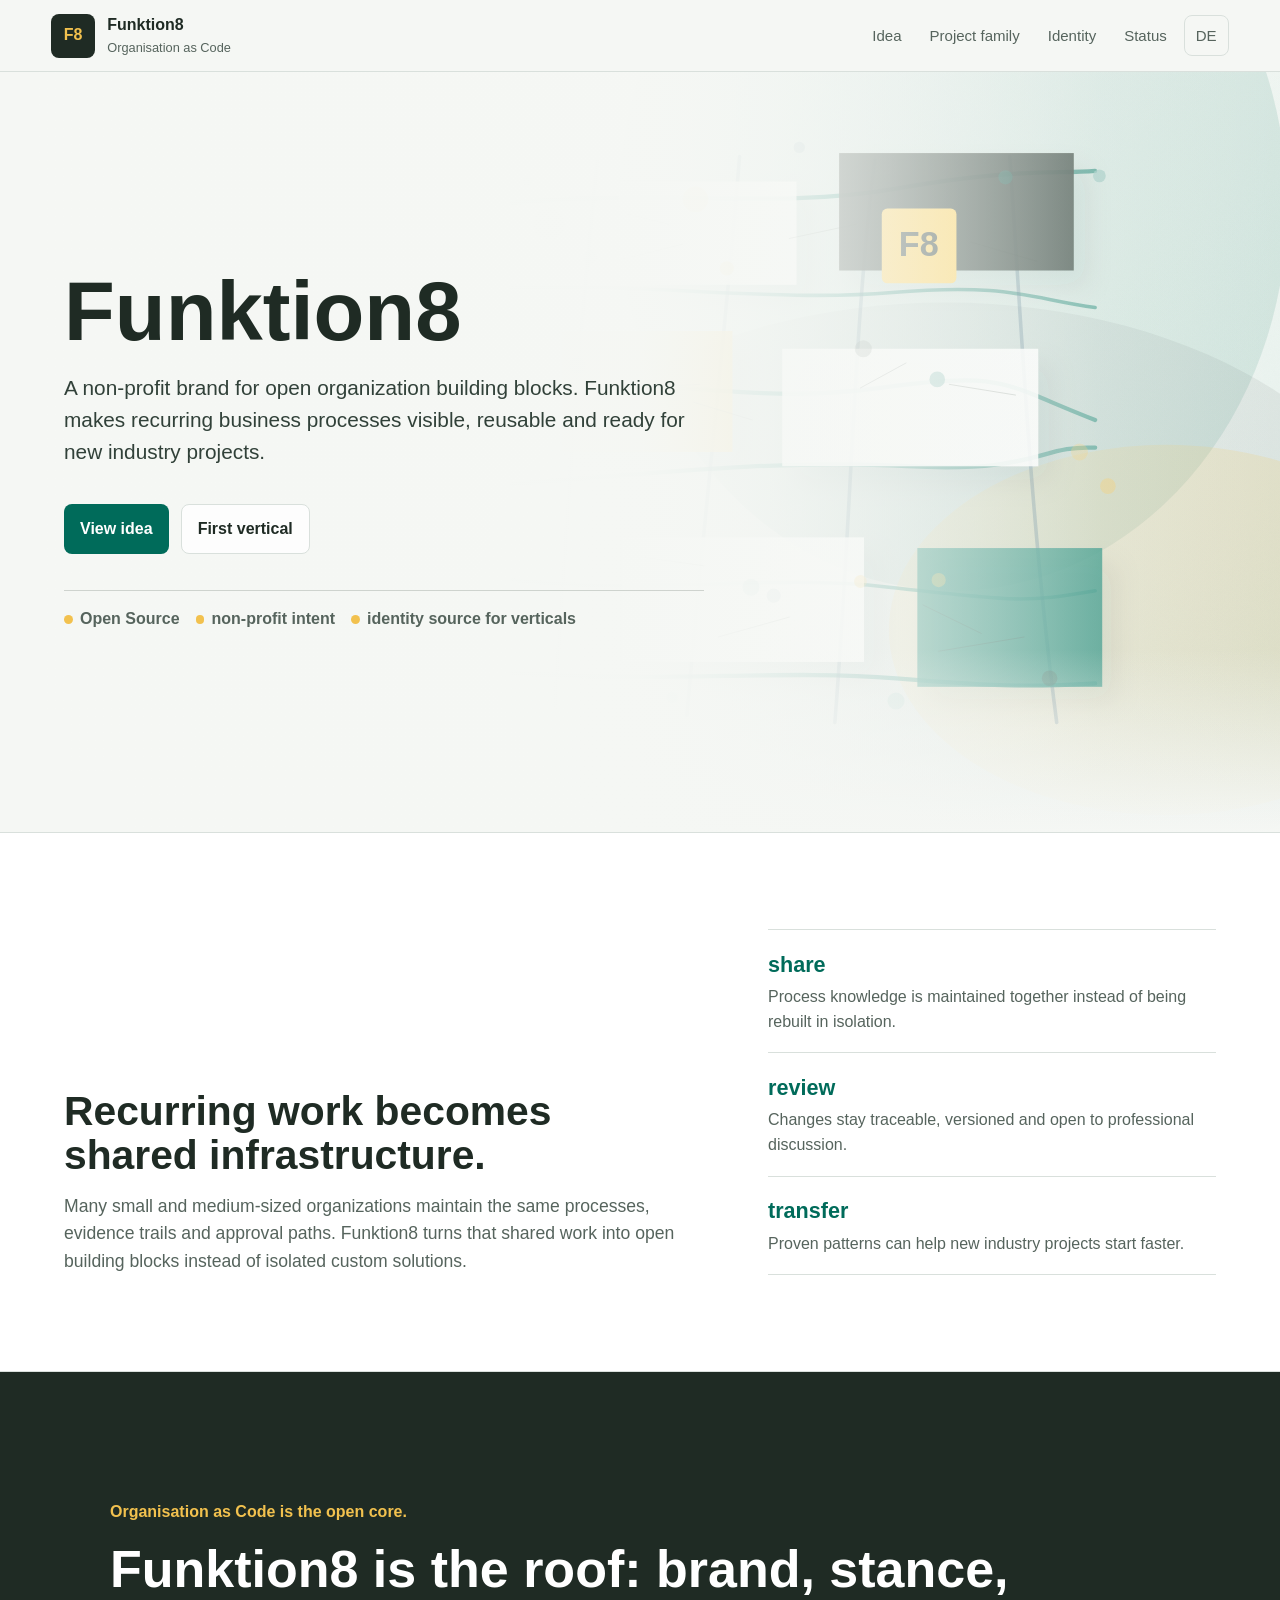
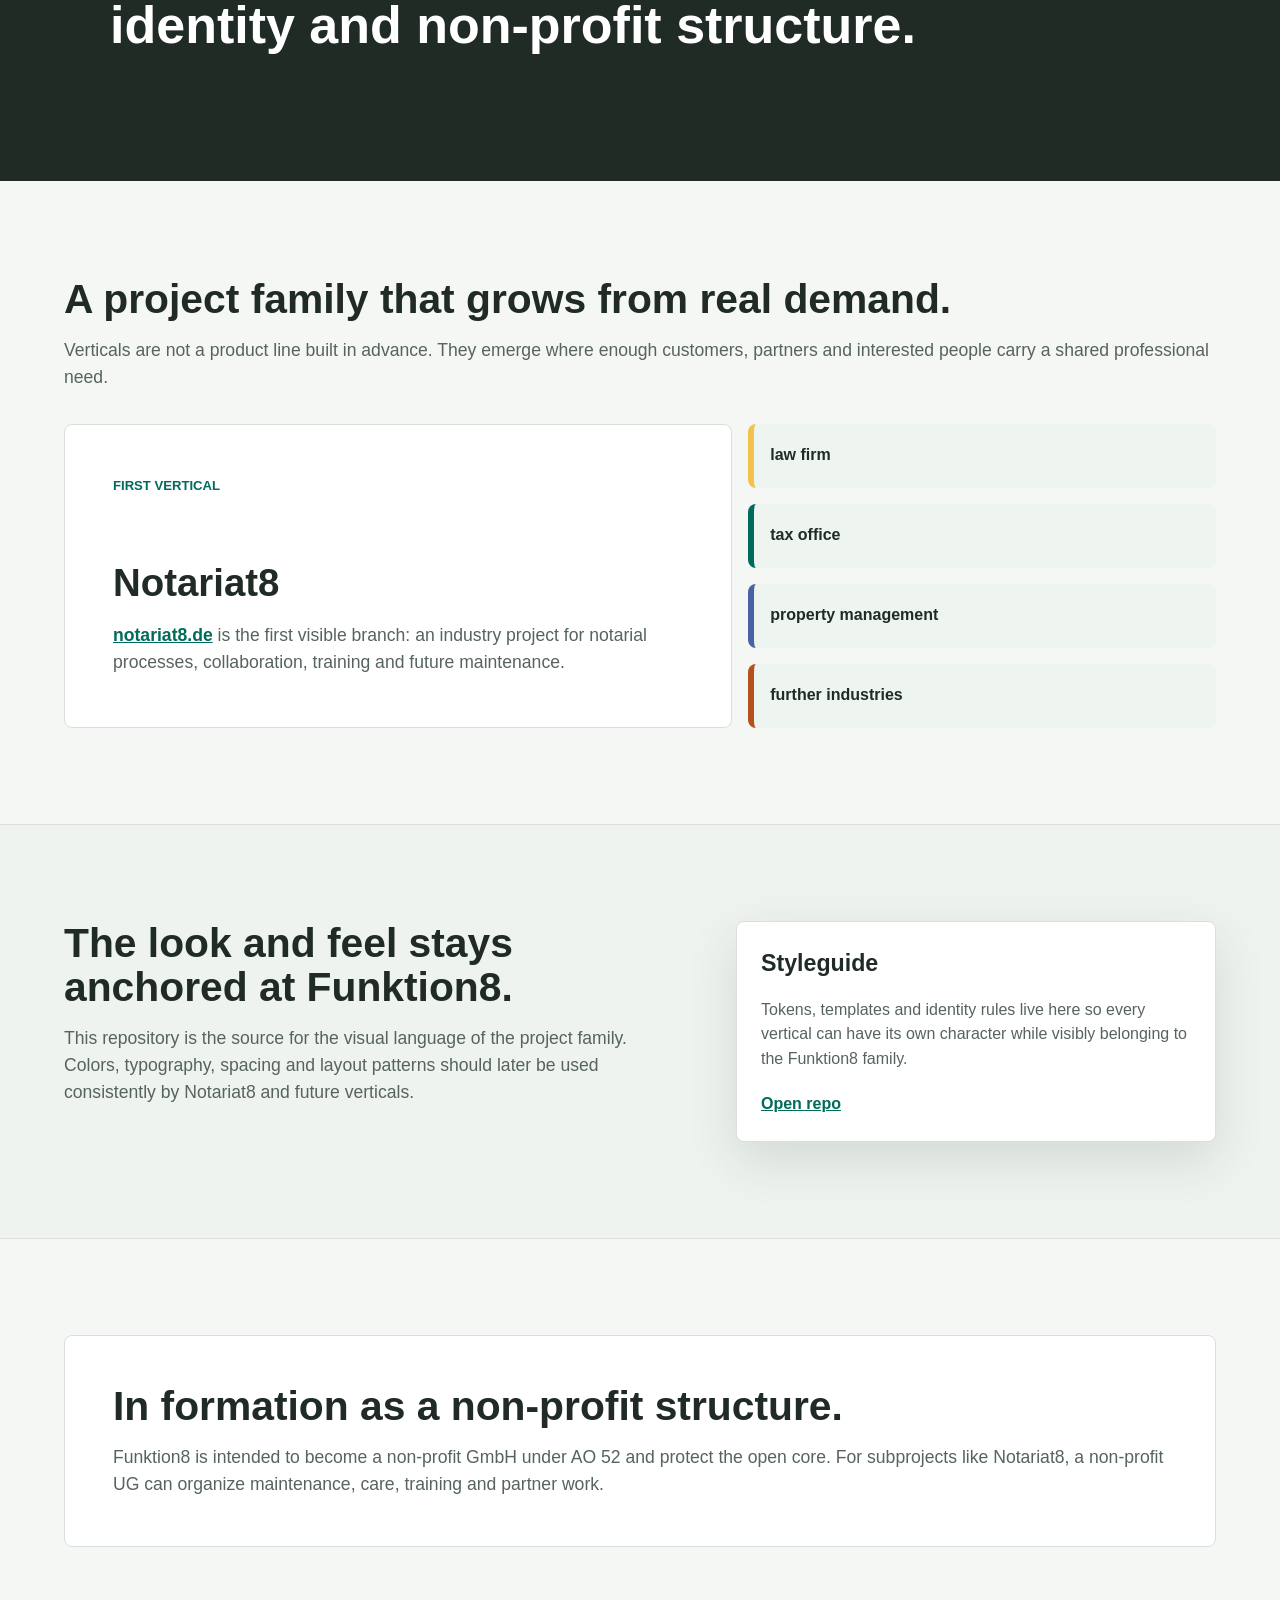
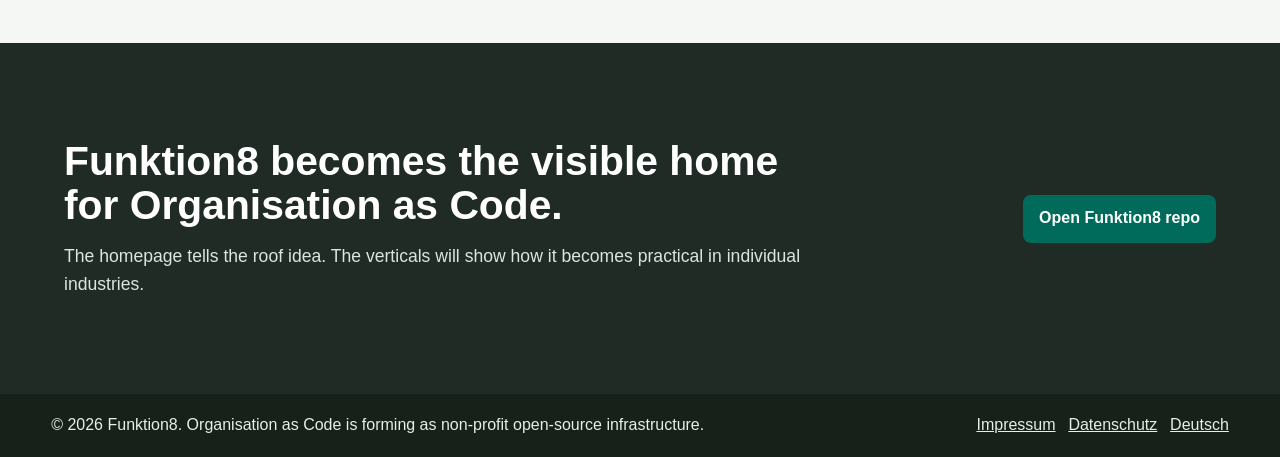
==== commit 8bfb44dc: "Turn Funktion8 into image homepage" ====
--- a/en/index.html
+++ b/en/index.html
@@ -4,12 +4,13 @@
     <meta charset="utf-8">
     <meta name="viewport" content="width=device-width, initial-scale=1">
     <title>Funktion8 | Organisation as Code</title>
-    <meta name="description" content="Funktion8 develops Organisation as Code as a non-profit open-source foundation for recurring business processes in small and medium-sized organizations.">
+    <meta name="description" content="Funktion8 is the non-profit umbrella brand for Organisation as Code: open process building blocks, shared identity and new vertical projects for small and medium-sized organizations.">
     <meta name="theme-color" content="#f5f7f4">
     <link rel="canonical" href="https://funktion8.de/en/">
     <link rel="alternate" hreflang="de" href="https://funktion8.de/">
     <link rel="alternate" hreflang="en" href="https://funktion8.de/en/">
     <link rel="icon" href="../assets/favicon.svg" type="image/svg+xml">
+    <link rel="preload" href="../assets/funktion8-field.svg" as="image">
     <link rel="stylesheet" href="../assets/site.css">
     <script src="../assets/site.js" defer></script>
   </head>
@@ -25,178 +26,105 @@
       </a>
       <button class="nav-toggle" type="button" aria-label="Open navigation" aria-expanded="false" aria-controls="site-nav">☰</button>
       <nav class="site-nav" id="site-nav" aria-label="Main navigation">
-        <a href="#mission">Mission</a>
-        <a href="#projects">Projects</a>
-        <a href="#styleguide">Styleguide</a>
-        <a href="#nonprofit">Non-profit</a>
+        <a href="#idea">Idea</a>
+        <a href="#family">Project family</a>
+        <a href="#identity">Identity</a>
+        <a href="#status">Status</a>
         <a class="language-link" href="../" lang="de">DE</a>
       </nav>
     </header>
 
     <main id="content">
-      <section class="hero" aria-labelledby="hero-title">
-        <div class="hero-shell">
-          <div class="hero-content">
-            <h1 id="hero-title">Funktion8</h1>
-            <p class="lead">Organisation as Code is meant to make recurring business processes for small and medium-sized organizations available as open, versioned and jointly maintained building blocks.</p>
-            <div class="hero-actions" aria-label="Primary actions">
-              <a class="button primary" href="#mission">View mission</a>
-              <a class="button secondary" href="#styleguide">Funktion8 Styleguide</a>
-            </div>
-            <dl class="hero-facts" aria-label="Funktion8 summary">
-              <div>
-                <dt>Carrier idea</dt>
-                <dd>non-profit</dd>
-              </div>
-              <div>
-                <dt>Working model</dt>
-                <dd>Open Source</dd>
-              </div>
-              <div>
-                <dt>First vertical</dt>
-                <dd>notariat8.de</dd>
-              </div>
-            </dl>
+      <section class="hero image-hero" aria-labelledby="hero-title">
+        <img class="hero-image" src="../assets/funktion8-field.svg" alt="">
+        <div class="hero-content">
+          <h1 id="hero-title">Funktion8</h1>
+          <p class="lead">A non-profit brand for open organization building blocks. Funktion8 makes recurring business processes visible, reusable and ready for new industry projects.</p>
+          <div class="hero-actions" aria-label="Primary actions">
+            <a class="button primary" href="#idea">View idea</a>
+            <a class="button secondary" href="https://notariat8.de">First vertical</a>
           </div>
-          <div class="hero-visual" aria-hidden="true">
-            <div class="system-node root-node">
-              <span>F8</span>
-              <strong>Funktion8</strong>
-              <small>CI · Governance · Open Source</small>
-            </div>
-            <div class="system-row">
-              <div class="system-node">
-                <strong>Organisation as Code</strong>
-                <small>shared process building blocks</small>
-              </div>
-              <div class="system-node">
-                <strong>Styleguide</strong>
-                <small>tokens · templates · rules</small>
-              </div>
-            </div>
-            <div class="system-row vertical-row">
-              <div class="system-node active">
-                <strong>notariat8.de</strong>
-                <small>first vertical</small>
-              </div>
-              <div class="system-node muted-node">
-                <strong>law firm</strong>
-                <small>possible</small>
-              </div>
-              <div class="system-node muted-node">
-                <strong>tax office</strong>
-                <small>possible</small>
-              </div>
-            </div>
+          <ul class="hero-proof" aria-label="Funktion8 in three points">
+            <li>Open Source</li>
+            <li>non-profit intent</li>
+            <li>identity source for verticals</li>
+          </ul>
+        </div>
+      </section>
+
+      <section class="image-strip" id="idea" aria-labelledby="idea-title">
+        <div class="image-strip-copy">
+          <h2 id="idea-title">Recurring work becomes shared infrastructure.</h2>
+          <p>Many small and medium-sized organizations maintain the same processes, evidence trails and approval paths. Funktion8 turns that shared work into open building blocks instead of isolated custom solutions.</p>
+        </div>
+        <div class="statement-list" aria-label="Funktion8 impact">
+          <div>
+            <strong>share</strong>
+            <span>Process knowledge is maintained together instead of being rebuilt in isolation.</span>
+          </div>
+          <div>
+            <strong>review</strong>
+            <span>Changes stay traceable, versioned and open to professional discussion.</span>
+          </div>
+          <div>
+            <strong>transfer</strong>
+            <span>Proven patterns can help new industry projects start faster.</span>
           </div>
         </div>
       </section>
 
-      <section class="band intro" id="mission" aria-label="Mission">
-        <div class="content-grid two">
-          <div>
-            <p class="section-kicker">Origin and roof</p>
-            <h2>Funktion8 is the home of Organisation as Code.</h2>
-          </div>
-          <p>The idea behind Funktion8 is that many organizations maintain, review, document and improve the same basic processes. Instead of paying for this work again and again in isolation, shared process building blocks should emerge as open artifacts: traceable, versioned, reviewable and ready for concrete industry verticals.</p>
+      <section class="brand-band" aria-labelledby="core-title">
+        <div class="brand-band-inner">
+          <p>Organisation as Code is the open core.</p>
+          <h2 id="core-title">Funktion8 is the roof: brand, stance, identity and non-profit structure.</h2>
         </div>
       </section>
 
-      <section class="section" id="projects" aria-labelledby="projects-title">
+      <section class="section vertical-showcase" id="family" aria-labelledby="family-title">
         <div class="section-heading">
-          <p class="section-kicker">Project family</p>
-          <h2 id="projects-title">Verticals emerge when enough shared demand becomes visible.</h2>
+          <h2 id="family-title">A project family that grows from real demand.</h2>
+          <p>Verticals are not a product line built in advance. They emerge where enough customers, partners and interested people carry a shared professional need.</p>
         </div>
-        <div class="card-grid">
-          <article class="card">
-            <span class="card-number">01</span>
-            <h3>Shared processes</h3>
-            <p>Funktion8 collects recurring tasks, rules, documentation duties and approval paths shared by many small and medium-sized organizations.</p>
+        <div class="vertical-layout">
+          <article class="vertical-primary">
+            <span>first vertical</span>
+            <h3>Notariat8</h3>
+            <p><a class="text-link" href="https://notariat8.de">notariat8.de</a> is the first visible branch: an industry project for notarial processes, collaboration, training and future maintenance.</p>
           </article>
-          <article class="card">
-            <span class="card-number">02</span>
-            <h3>Open implementation</h3>
-            <p>The shared patterns become open-source building blocks: workflows, policies, templates, review rules and operating documentation.</p>
-          </article>
-          <article class="card">
-            <span class="card-number">03</span>
-            <h3>Industry projects</h3>
-            <p>When enough customers, partners and interested people gather around a vertical, a subproject with its own landing page and domain focus can form.</p>
-          </article>
+          <div class="vertical-list" aria-label="Possible future verticals">
+            <p>law firm</p>
+            <p>tax office</p>
+            <p>property management</p>
+            <p>further industries</p>
+          </div>
         </div>
       </section>
 
-      <section class="band" aria-labelledby="verticals-title">
-        <div class="section-heading">
-          <p class="section-kicker">First subproject</p>
-          <h2 id="verticals-title">NaC is the first concrete proof point.</h2>
-        </div>
-        <div class="vertical-layout">
-          <article>
-            <h3>Notariat8</h3>
-            <p><a class="text-link" href="https://notariat8.de">notariat8.de</a> is the landing page for Notariat as Code: the first vertical for notarial processes, training, maintenance and future collaboration with customers and partners.</p>
-          </article>
-          <article>
-            <h3>Further verticals</h3>
-            <p>Law firms, tax offices, property managers and other industries can follow once sustainable communities of need begin to form.</p>
-          </article>
-          <article>
-            <h3>Shared core</h3>
-            <p>All verticals stay tied to Funktion8: conceptually through Organisation as Code, visually through a shared CI and technically through reusable templates.</p>
-          </article>
+      <section class="ci-section" id="identity" aria-labelledby="identity-title">
+        <div class="ci-grid">
+          <div>
+            <h2 id="identity-title">The look and feel stays anchored at Funktion8.</h2>
+            <p>This repository is the source for the visual language of the project family. Colors, typography, spacing and layout patterns should later be used consistently by Notariat8 and future verticals.</p>
+          </div>
+          <div class="ci-panel">
+            <strong>Styleguide</strong>
+            <span>Tokens, templates and identity rules live here so every vertical can have its own character while visibly belonging to the Funktion8 family.</span>
+            <a class="text-link" href="https://github.com/funktion8/www-f8">Open repo</a>
+          </div>
         </div>
       </section>
 
-      <section class="section" id="styleguide" aria-labelledby="styleguide-title">
-        <div class="section-heading">
-          <p class="section-kicker">Funktion8 Styleguide</p>
-          <h2 id="styleguide-title">One CI for the whole project family.</h2>
-        </div>
-        <div class="artifact-layout">
-          <article>
-            <h3>Tokens</h3>
-            <p>Colors, surfaces, typography, radii and base spacing live in the Funktion8 repository and form the required baseline for new sites.</p>
-          </article>
-          <article>
-            <h3>Templates</h3>
-            <p>Landing pages like notariat8.de should later derive from common layout patterns, components and content rules.</p>
-          </article>
-          <article>
-            <h3>Family link</h3>
-            <p>Each vertical site may have its own character, but it must visibly belong to the Funktion8 family and carry the same quality logic.</p>
-          </article>
-        </div>
-      </section>
-
-      <section class="band" id="nonprofit" aria-labelledby="nonprofit-title">
-        <div class="section-heading">
-          <p class="section-kicker">In formation</p>
-          <h2 id="nonprofit-title">A non-profit structure for maintenance, care and training.</h2>
-        </div>
-        <div class="governance-list">
-          <div>
-            <h3>Funktion8 gGmbH</h3>
-            <p>Funktion8 is intended to become a non-profit GmbH under AO 52. The structure is in formation and should protect the open core over time.</p>
-          </div>
-          <div>
-            <h3>Vertical carriers</h3>
-            <p>For subprojects like Notariat8, a non-profit UG can organize maintenance, care, training and partner work around NaC.</p>
-          </div>
-          <div>
-            <h3>Customers and partners</h3>
-            <p>Customers do not fund isolated custom work; they contribute to shared infrastructure that can help several organizations.</p>
-          </div>
-          <div>
-            <h3>Transparency</h3>
-            <p>Open source, traceable changes and clear CI guidance should build trust and make later participation easier.</p>
-          </div>
+      <section class="section status-section" id="status" aria-labelledby="status-title">
+        <div class="status-copy">
+          <h2 id="status-title">In formation as a non-profit structure.</h2>
+          <p>Funktion8 is intended to become a non-profit GmbH under AO 52 and protect the open core. For subprojects like Notariat8, a non-profit UG can organize maintenance, care, training and partner work.</p>
         </div>
       </section>
 
       <section class="cta-band" aria-labelledby="cta-title">
         <div>
-          <p class="section-kicker">Next step</p>
-          <h2 id="cta-title">The roof idea becomes a binding project family.</h2>
+          <h2 id="cta-title">Funktion8 becomes the visible home for Organisation as Code.</h2>
+          <p>The homepage tells the roof idea. The verticals will show how it becomes practical in individual industries.</p>
         </div>
         <a class="button primary" href="https://github.com/funktion8/www-f8">Open Funktion8 repo</a>
       </section>
--- a/assets/site.css
+++ b/assets/site.css
@@ -120,36 +120,38 @@
   width: 42px;
 }
 
-.hero {
-  align-items: center;
-  background: linear-gradient(135deg, #f8faf7 0%, var(--paper) 56%, #e8f0ec 100%);
-  display: flex;
-  min-height: 74vh;
-  padding: clamp(4rem, 10vw, 8rem) var(--f8-page-gutter);
-}
-
-.hero-shell {
-  align-items: center;
-  display: grid;
-  gap: clamp(2rem, 6vw, 6rem);
-  grid-template-columns: minmax(0, 0.95fr) minmax(320px, 0.8fr);
-  margin: 0 auto;
-  max-width: 1240px;
+.image-hero {
+  align-items: center;
+  display: flex;
+  isolation: isolate;
+  min-height: 760px;
+  overflow: hidden;
+  padding: clamp(4rem, 9vw, 7rem) var(--f8-page-gutter);
+  position: relative;
+}
+
+.image-hero::after {
+  background:
+    linear-gradient(90deg, rgba(245, 247, 244, 1) 0%, rgba(245, 247, 244, 0.96) 50%, rgba(245, 247, 244, 0.58) 66%, rgba(245, 247, 244, 0.16) 86%),
+    linear-gradient(180deg, rgba(245, 247, 244, 0) 76%, var(--paper) 100%);
+  content: "";
+  inset: 0;
+  position: absolute;
+  z-index: -1;
+}
+
+.hero-image {
+  height: 100%;
+  inset: 0;
+  object-fit: cover;
+  object-position: center right;
+  position: absolute;
   width: 100%;
+  z-index: -2;
 }
 
 .hero-content {
-  max-width: 780px;
-}
-
-.eyebrow,
-.section-kicker {
-  color: var(--copper);
-  font-size: 0.8rem;
-  font-weight: 700;
-  letter-spacing: 0;
-  margin: 0 0 0.75rem;
-  text-transform: uppercase;
+  max-width: 760px;
 }
 
 h1,
@@ -160,34 +162,34 @@
 }
 
 h1 {
-  font-size: 4rem;
-  line-height: 1;
-  margin: 0 0 1rem;
+  font-size: 5.2rem;
+  line-height: 0.95;
+  margin: 0 0 1.2rem;
 }
 
 h2 {
-  font-size: 2.15rem;
-  line-height: 1.12;
+  font-size: 2.55rem;
+  line-height: 1.08;
   margin: 0;
 }
 
 h3 {
-  font-size: 1.1rem;
+  font-size: 1.25rem;
   line-height: 1.2;
   margin: 0 0 0.65rem;
 }
 
 .lead {
   color: #314139;
-  font-size: 1.22rem;
-  max-width: 720px;
+  font-size: 1.3rem;
+  max-width: 640px;
 }
 
 .hero-actions {
   display: flex;
   flex-wrap: wrap;
   gap: 0.75rem;
-  margin: 2rem 0;
+  margin: 2.25rem 0;
 }
 
 .button {
@@ -217,272 +219,311 @@
   color: var(--ink);
 }
 
-.hero-facts {
+.hero-proof {
+  border-top: 1px solid rgba(30, 48, 38, 0.18);
+  color: var(--muted);
+  display: flex;
+  flex-wrap: wrap;
+  gap: 0.7rem 1rem;
+  list-style: none;
+  margin: 2rem 0 0;
+  max-width: 700px;
+  padding: 1rem 0 0;
+}
+
+.hero-proof li {
+  align-items: center;
+  display: inline-flex;
+  font-weight: 700;
+  gap: 0.45rem;
+}
+
+.hero-proof li::before {
+  background: var(--gold);
+  border-radius: 999px;
+  content: "";
+  height: 0.55rem;
+  width: 0.55rem;
+}
+
+.image-strip,
+.section,
+.ci-section,
+.cta-band,
+.legal-page {
+  padding: var(--f8-section-y) var(--f8-page-gutter);
+}
+
+.image-strip {
+  align-items: end;
+  background: var(--surface);
+  border-block: 1px solid var(--line);
   display: grid;
-  gap: 0.75rem;
-  grid-template-columns: repeat(3, minmax(0, 1fr));
-  margin: 0;
-  max-width: 720px;
-}
-
-.hero-facts div {
-  background: rgba(255, 255, 255, 0.78);
-  border: 1px solid var(--line);
-  border-radius: 8px;
-  padding: 0.85rem;
-}
-
-.hero-facts dt {
-  color: var(--muted);
-  font-size: 0.78rem;
+  gap: clamp(2rem, 6vw, 7rem);
+  grid-template-columns: minmax(0, 1.05fr) minmax(320px, 0.75fr);
+}
+
+.image-strip-copy,
+.section-heading,
+.vertical-layout,
+.ci-grid,
+.status-copy {
+  margin: 0 auto;
+  max-width: 1180px;
+}
+
+.image-strip-copy {
+  margin-right: 0;
+}
+
+.image-strip-copy p,
+.section-heading p,
+.ci-grid p,
+.status-copy p,
+.cta-band p {
+  color: var(--muted);
+  font-size: 1.1rem;
+  margin: 1rem 0 0;
+}
+
+.statement-list {
+  border-top: 1px solid var(--line);
+  display: grid;
+  gap: 0;
+  margin-left: 0;
+}
+
+.statement-list div {
+  border-bottom: 1px solid var(--line);
+  padding: 1.1rem 0;
+}
+
+.statement-list strong,
+.statement-list span {
+  display: block;
+}
+
+.statement-list strong {
+  color: var(--green);
+  font-size: 1.35rem;
   margin-bottom: 0.25rem;
 }
 
-.hero-facts dd {
-  font-weight: 700;
-  margin: 0;
-}
-
-.hero-visual {
-  background: rgba(255, 255, 255, 0.72);
-  border: 1px solid var(--line);
-  border-radius: 8px;
-  box-shadow: var(--shadow);
+.statement-list span {
+  color: var(--muted);
+}
+
+.brand-band {
+  background: var(--ink);
+  color: var(--surface);
+  padding: clamp(4rem, 10vw, 8rem) var(--f8-page-gutter);
+}
+
+.brand-band-inner {
+  margin: 0 auto;
+  max-width: 1060px;
+}
+
+.brand-band p {
+  color: var(--gold);
+  font-weight: 700;
+  margin: 0 0 1rem;
+}
+
+.brand-band h2 {
+  font-size: 3.25rem;
+  max-width: 980px;
+}
+
+.section-heading {
+  margin-bottom: 2rem;
+}
+
+.vertical-layout {
+  align-items: stretch;
   display: grid;
   gap: 1rem;
-  padding: clamp(1rem, 3vw, 1.5rem);
-}
-
-.system-row {
-  display: grid;
-  gap: 1rem;
-  grid-template-columns: repeat(2, minmax(0, 1fr));
-}
-
-.vertical-row {
-  grid-template-columns: repeat(3, minmax(0, 1fr));
-}
-
-.system-node {
+  grid-template-columns: minmax(0, 1fr) minmax(280px, 0.7fr);
+}
+
+.vertical-primary,
+.ci-panel,
+.status-copy {
   background: var(--surface);
   border: 1px solid var(--line);
   border-radius: 8px;
-  min-height: 112px;
+}
+
+.vertical-primary {
+  min-height: 300px;
+  padding: clamp(1.5rem, 4vw, 3rem);
+}
+
+.vertical-primary span {
+  color: var(--green);
+  display: inline-block;
+  font-size: 0.82rem;
+  font-weight: 700;
+  margin-bottom: 4rem;
+  text-transform: uppercase;
+}
+
+.vertical-primary h3 {
+  font-size: 2.4rem;
+}
+
+.vertical-primary p {
+  color: var(--muted);
+  font-size: 1.1rem;
+  margin: 1rem 0 0;
+  max-width: 760px;
+}
+
+.vertical-list {
+  display: grid;
+  gap: 1rem;
+}
+
+.vertical-list p {
+  align-items: center;
+  background: #eef4ef;
+  border-left: 6px solid var(--gold);
+  border-radius: 8px;
+  display: flex;
+  font-weight: 700;
+  margin: 0;
+  min-height: 64px;
   padding: 1rem;
 }
 
-.system-node strong,
-.system-node small {
+.vertical-list p:nth-child(2) {
+  border-left-color: var(--green);
+}
+
+.vertical-list p:nth-child(3) {
+  border-left-color: var(--blue);
+}
+
+.vertical-list p:nth-child(4) {
+  border-left-color: var(--copper);
+}
+
+.ci-section {
+  background: #eef3ef;
+  border-block: 1px solid var(--line);
+}
+
+.ci-grid {
+  align-items: start;
+  display: grid;
+  gap: clamp(1.5rem, 5vw, 5rem);
+  grid-template-columns: minmax(0, 0.95fr) minmax(320px, 0.75fr);
+}
+
+.ci-panel {
+  box-shadow: var(--shadow);
+  padding: 1.5rem;
+}
+
+.ci-panel strong,
+.ci-panel span,
+.ci-panel a {
   display: block;
 }
 
-.system-node small {
-  color: var(--muted);
-  margin-top: 0.35rem;
-}
-
-.root-node {
+.ci-panel strong {
+  font-size: 1.45rem;
+  margin-bottom: 1rem;
+}
+
+.ci-panel span {
+  color: var(--muted);
+  margin-bottom: 1.25rem;
+}
+
+.status-section {
+  background: var(--paper);
+}
+
+.status-copy {
+  padding: clamp(1.5rem, 4vw, 3rem);
+}
+
+.cta-band {
+  align-items: center;
   background: var(--ink);
   color: var(--surface);
-  min-height: 148px;
-}
-
-.root-node span {
-  align-items: center;
-  background: var(--gold);
-  border-radius: 8px;
-  color: var(--ink);
-  display: inline-flex;
-  font-weight: 700;
-  height: 44px;
-  justify-content: center;
-  margin-bottom: 1.4rem;
-  width: 44px;
-}
-
-.root-node small {
+  display: flex;
+  gap: 1.5rem;
+  justify-content: space-between;
+}
+
+.cta-band h2 {
+  max-width: 760px;
+}
+
+.cta-band p {
   color: #dce5df;
-}
-
-.system-node.active {
-  border-color: var(--green);
-  box-shadow: inset 0 0 0 2px rgba(0, 107, 90, 0.12);
-}
-
-.muted-node {
-  background: #f6f8f6;
-}
-
-.band,
-.section,
-.cta-band,
+  max-width: 820px;
+}
+
+.site-footer {
+  align-items: center;
+  background: #172019;
+  color: #e8eee9;
+  display: flex;
+  gap: 1rem;
+  justify-content: space-between;
+  padding: 1.2rem clamp(1rem, 4vw, 4rem);
+}
+
+.site-footer p {
+  margin: 0;
+}
+
+.site-footer nav {
+  display: flex;
+  flex-wrap: wrap;
+  gap: 0.8rem;
+}
+
+.site-footer a {
+  color: #e8eee9;
+}
+
 .legal-page {
-  padding: var(--f8-section-y) var(--f8-page-gutter);
-}
-
-.band {
-  background: var(--surface);
-  border-block: 1px solid var(--line);
-}
-
-.content-grid.two {
-  align-items: start;
-  display: grid;
-  gap: clamp(1.5rem, 4vw, 4rem);
-  grid-template-columns: minmax(0, 0.95fr) minmax(0, 1.05fr);
   margin: 0 auto;
-  max-width: 1180px;
-}
-
-.content-grid p {
-  color: var(--muted);
-  font-size: 1.1rem;
-  margin: 0;
-}
-
-.section-heading {
-  margin: 0 auto 2rem;
-  max-width: 1180px;
-}
-
-.card-grid,
-.artifact-layout,
-.governance-list,
-.vertical-layout {
-  display: grid;
-  gap: 1rem;
-  margin: 0 auto;
-  max-width: 1180px;
-}
-
-.card-grid {
-  grid-template-columns: repeat(3, minmax(0, 1fr));
-}
-
-.card,
-.artifact-layout article,
-.governance-list div,
-.vertical-layout article,
+  max-width: 900px;
+}
+
+.legal-page h1 {
+  font-size: 2.7rem;
+}
+
+.legal-page h2 {
+  font-size: 1.25rem;
+  margin-bottom: 0.5rem;
+}
+
+.legal-page p {
+  color: var(--muted);
+}
+
 .legal-box {
   background: var(--surface);
   border: 1px solid var(--line);
   border-radius: 8px;
+  margin: 1rem 0;
   padding: 1.25rem;
 }
 
-.card {
-  box-shadow: var(--shadow);
-}
-
-.card-number {
-  color: var(--blue);
-  display: inline-block;
-  font-weight: 700;
-  margin-bottom: 2rem;
-}
-
-.card p,
-.artifact-layout p,
-.governance-list p,
-.vertical-layout p,
-.legal-page p {
-  color: var(--muted);
-  margin: 0;
-}
-
-.governance-list {
-  grid-template-columns: repeat(2, minmax(0, 1fr));
-}
-
-.artifact-layout {
-  grid-template-columns: repeat(3, minmax(0, 1fr));
-}
-
-.vertical-layout {
-  grid-template-columns: minmax(0, 1.2fr) repeat(2, minmax(0, 0.9fr));
-}
-
-.artifact-layout article {
-  border-left: 6px solid var(--gold);
-}
-
-.vertical-layout article {
-  border-top: 6px solid var(--green);
-}
-
-.vertical-layout article:nth-child(2) {
-  border-top-color: var(--gold);
-}
-
-.vertical-layout article:nth-child(3) {
-  border-top-color: var(--blue);
-}
-
-.artifact-layout article:nth-child(2) {
-  border-left-color: var(--green);
-}
-
-.artifact-layout article:nth-child(3) {
-  border-left-color: var(--blue);
-}
-
-.cta-band {
-  align-items: center;
-  background: var(--ink);
-  color: var(--surface);
-  display: flex;
-  gap: 1.5rem;
-  justify-content: space-between;
-}
-
-.cta-band .section-kicker {
-  color: var(--gold);
-}
-
-.cta-band h2 {
-  max-width: 720px;
-}
-
-.site-footer {
-  align-items: center;
-  background: #172019;
-  color: #e8eee9;
-  display: flex;
-  gap: 1rem;
-  justify-content: space-between;
-  padding: 1.2rem clamp(1rem, 4vw, 4rem);
-}
-
-.site-footer p {
-  margin: 0;
-}
-
-.site-footer nav {
-  display: flex;
-  flex-wrap: wrap;
-  gap: 0.8rem;
-}
-
-.site-footer a {
-  color: #e8eee9;
-}
-
-.legal-page {
-  margin: 0 auto;
-  max-width: 900px;
-}
-
-.legal-page h1 {
-  font-size: 2.7rem;
-}
-
-.legal-page h2 {
-  font-size: 1.25rem;
-  margin-bottom: 0.5rem;
-}
-
-.legal-box {
-  margin: 1rem 0;
+.section-kicker {
+  color: var(--copper);
+  font-size: 0.8rem;
+  font-weight: 700;
+  letter-spacing: 0;
+  margin: 0 0 0.75rem;
+  text-transform: uppercase;
 }
 
 .text-link {
@@ -503,7 +544,7 @@
   font-size: 3rem;
 }
 
-@media (max-width: 860px) {
+@media (max-width: 920px) {
   .site-header {
     align-items: flex-start;
   }
@@ -532,31 +573,37 @@
     width: 100%;
   }
 
-  .hero {
-    min-height: auto;
-  }
-
-  .hero-shell {
+  h1 {
+    font-size: 3.6rem;
+  }
+
+  h2,
+  .brand-band h2 {
+    font-size: 2rem;
+  }
+
+  .image-hero {
+    min-height: 760px;
+  }
+
+  .image-hero::after {
+    background:
+      linear-gradient(180deg, rgba(245, 247, 244, 0.98) 0%, rgba(245, 247, 244, 0.92) 50%, rgba(245, 247, 244, 0.18) 100%),
+      linear-gradient(180deg, rgba(245, 247, 244, 0) 80%, var(--paper) 100%);
+  }
+
+  .hero-image {
+    object-position: 68% center;
+  }
+
+  .image-strip,
+  .vertical-layout,
+  .ci-grid {
     grid-template-columns: 1fr;
   }
 
-  h1 {
-    font-size: 3rem;
-  }
-
-  h2 {
-    font-size: 1.85rem;
-  }
-
-  .hero-facts,
-  .content-grid.two,
-  .card-grid,
-  .governance-list,
-  .artifact-layout,
-  .vertical-layout,
-  .system-row,
-  .vertical-row {
-    grid-template-columns: 1fr;
+  .image-strip-copy {
+    margin-right: auto;
   }
 
   .cta-band,
@@ -566,20 +613,33 @@
   }
 }
 
-@media (max-width: 520px) {
+@media (max-width: 560px) {
   .brand small {
     display: none;
   }
 
   h1 {
-    font-size: 2.35rem;
+    font-size: 2.85rem;
+  }
+
+  h2,
+  .brand-band h2 {
+    font-size: 1.8rem;
   }
 
   .lead {
-    font-size: 1.05rem;
+    font-size: 1.08rem;
   }
 
   .button {
     width: 100%;
   }
-}
+
+  .hero-proof {
+    display: grid;
+  }
+
+  .vertical-primary span {
+    margin-bottom: 2.5rem;
+  }
+}
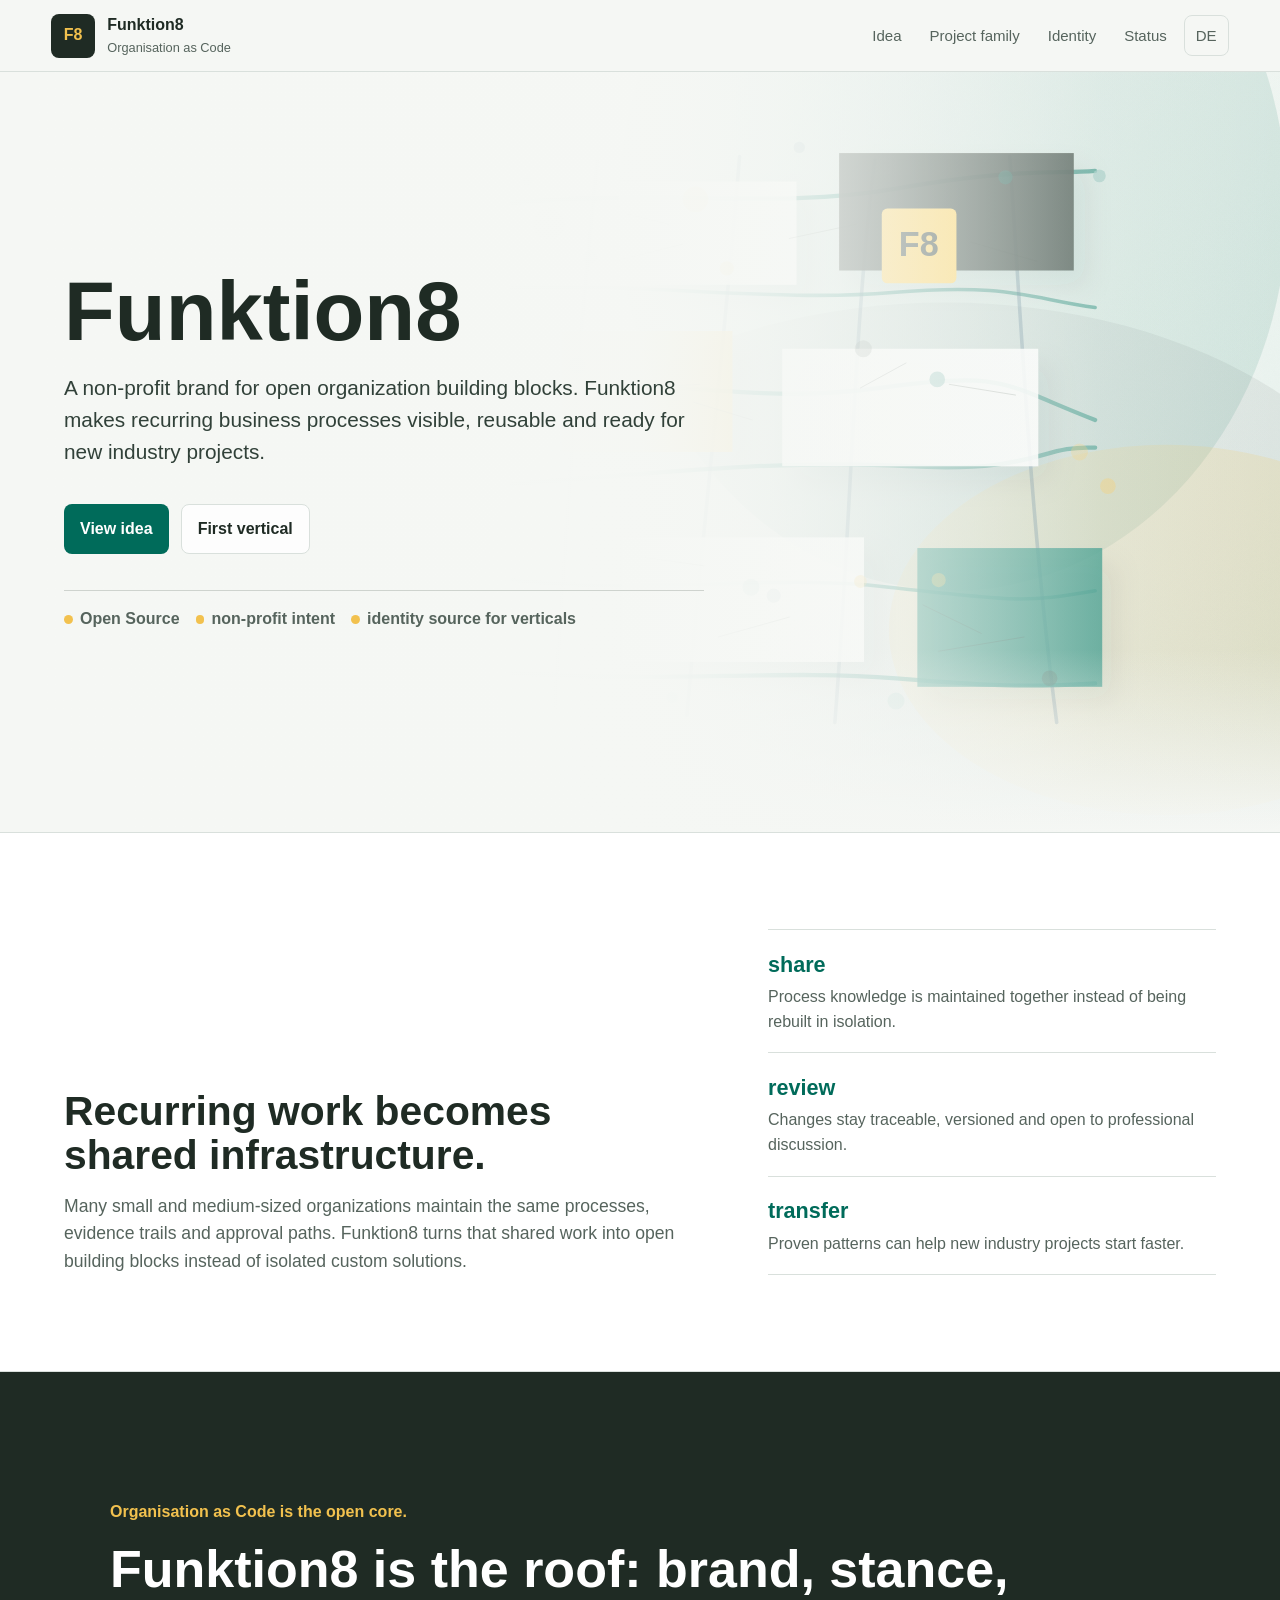
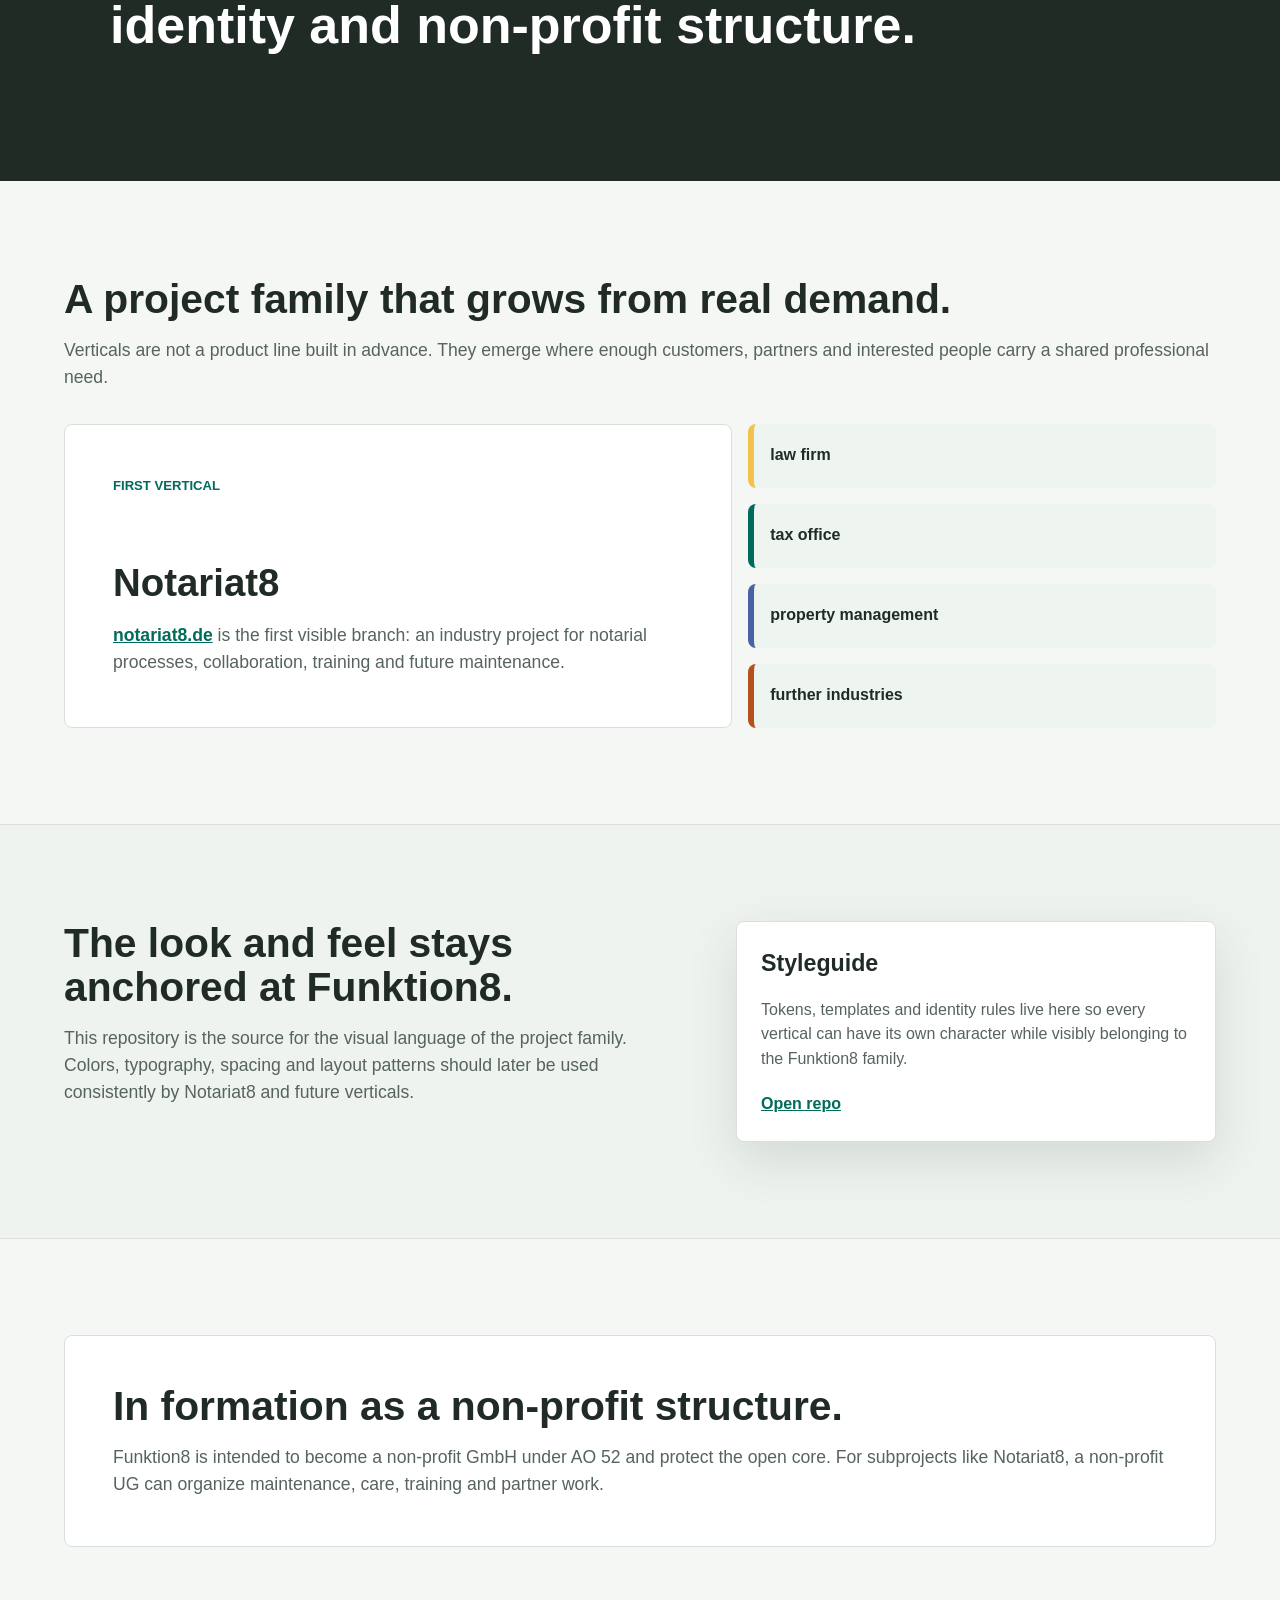
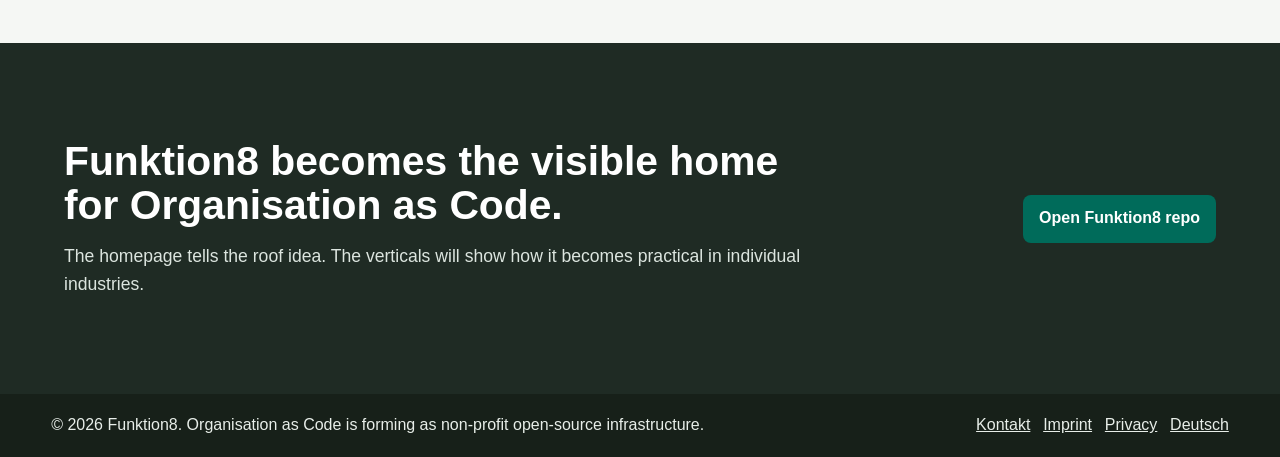
==== commit 29028144: "Add Funktion8 legal and contact pages" ====
--- a/en/index.html
+++ b/en/index.html
@@ -133,8 +133,9 @@
     <footer class="site-footer">
       <p>© 2026 Funktion8. Organisation as Code is forming as non-profit open-source infrastructure.</p>
       <nav aria-label="Footer navigation">
-        <a href="../impressum.html" lang="de">Impressum</a>
-        <a href="../datenschutz.html" lang="de">Datenschutz</a>
+        <a href="../kontakt.html" lang="de">Kontakt</a>
+        <a href="imprint.html">Imprint</a>
+        <a href="privacy.html">Privacy</a>
         <a href="../" lang="de">Deutsch</a>
       </nav>
     </footer>
--- a/assets/site.css
+++ b/assets/site.css
@@ -497,7 +497,9 @@
 }
 
 .legal-page h1 {
-  font-size: 2.7rem;
+  font-size: clamp(2rem, 8vw, 2.7rem);
+  line-height: 1.05;
+  overflow-wrap: normal;
 }
 
 .legal-page h2 {
@@ -507,6 +509,10 @@
 
 .legal-page p {
   color: var(--muted);
+}
+
+.legal-note {
+  font-size: 0.95rem;
 }
 
 .legal-box {
@@ -569,8 +575,22 @@
     display: flex;
   }
 
+  .site-nav.page-nav {
+    background: transparent;
+    border-bottom: 0;
+    display: flex;
+    flex-direction: row;
+    flex-wrap: wrap;
+    padding: 0;
+    position: static;
+  }
+
   .site-nav a {
     width: 100%;
+  }
+
+  .site-nav.page-nav a {
+    width: auto;
   }
 
   h1 {
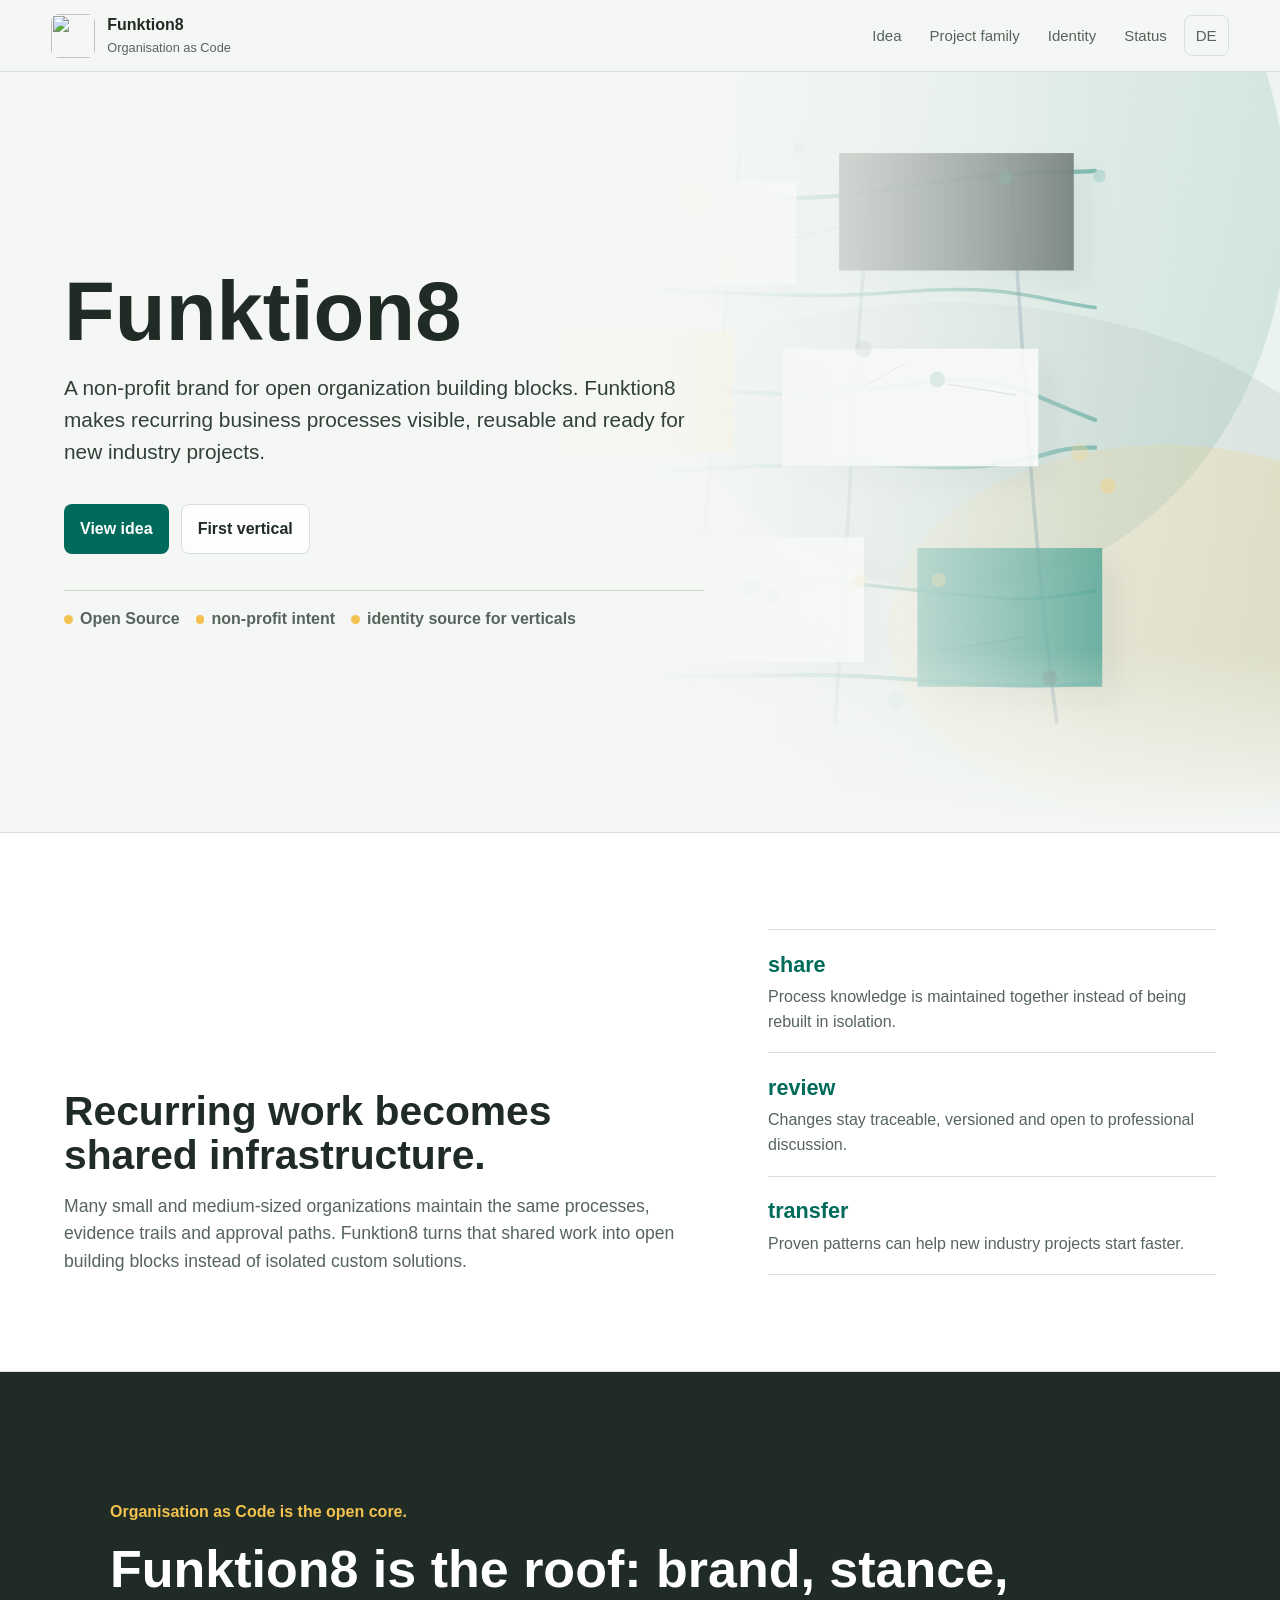
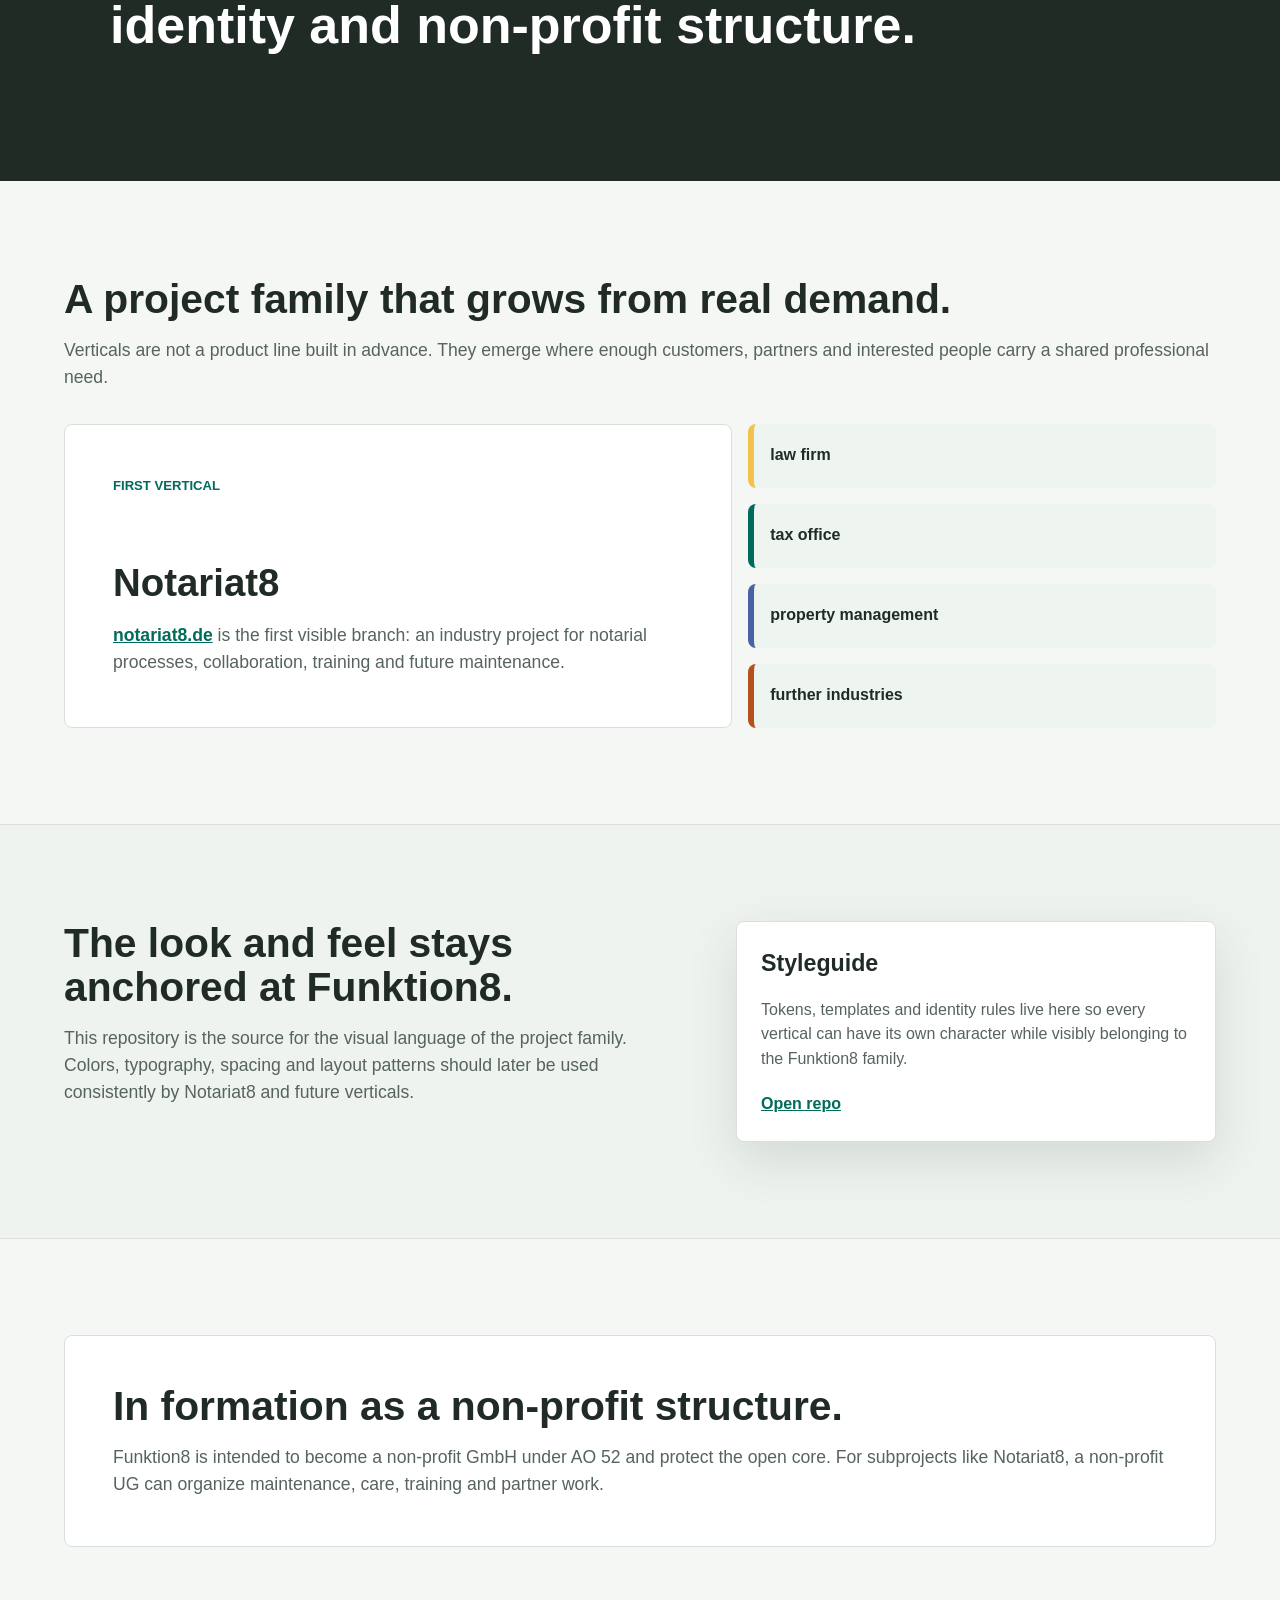
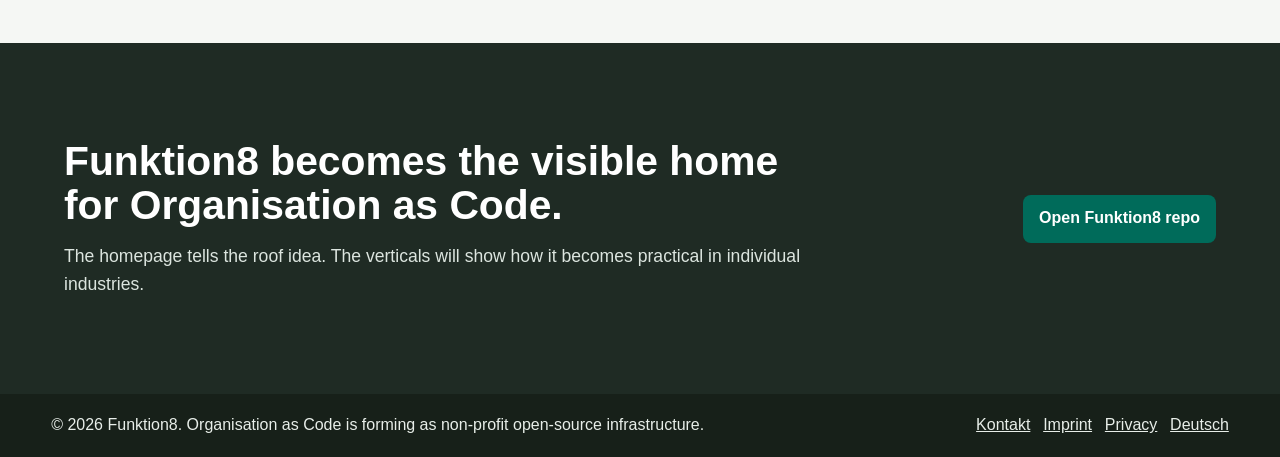
==== commit 52752f84: "Use central f8 brand asset" ====
--- a/en/index.html
+++ b/en/index.html
@@ -9,7 +9,7 @@
     <link rel="canonical" href="https://funktion8.de/en/">
     <link rel="alternate" hreflang="de" href="https://funktion8.de/">
     <link rel="alternate" hreflang="en" href="https://funktion8.de/en/">
-    <link rel="icon" href="../assets/favicon.svg" type="image/svg+xml">
+    <link rel="icon" href="https://bild8.de/assets/8/svg/f8.svg" type="image/svg+xml">
     <link rel="preload" href="../assets/funktion8-field.svg" as="image">
     <link rel="stylesheet" href="../assets/site.css">
     <script src="../assets/site.js" defer></script>
@@ -18,7 +18,7 @@
     <a class="skip-link" href="#content">Skip to content</a>
     <header class="site-header">
       <a class="brand" href="../" aria-label="Funktion8 home">
-        <span class="brand-mark" aria-hidden="true">F8</span>
+        <img class="brand-mark" src="https://bild8.de/assets/8/svg/f8.svg" alt="" width="44" height="44" aria-hidden="true">
         <span>
           <strong>Funktion8</strong>
           <small>Organisation as Code</small>
@@ -140,4 +140,4 @@
       </nav>
     </footer>
   </body>
-</html>
+</html>
--- a/assets/site.css
+++ b/assets/site.css
@@ -57,15 +57,11 @@
 }
 
 .brand-mark {
-  align-items: center;
-  background: var(--ink);
   border-radius: 8px;
-  color: var(--gold);
-  display: inline-flex;
+  display: block;
   flex: 0 0 44px;
-  font-weight: 700;
   height: 44px;
-  justify-content: center;
+  object-fit: contain;
   width: 44px;
 }
 
@@ -662,4 +658,4 @@
   .vertical-primary span {
     margin-bottom: 2.5rem;
   }
-}
+}
